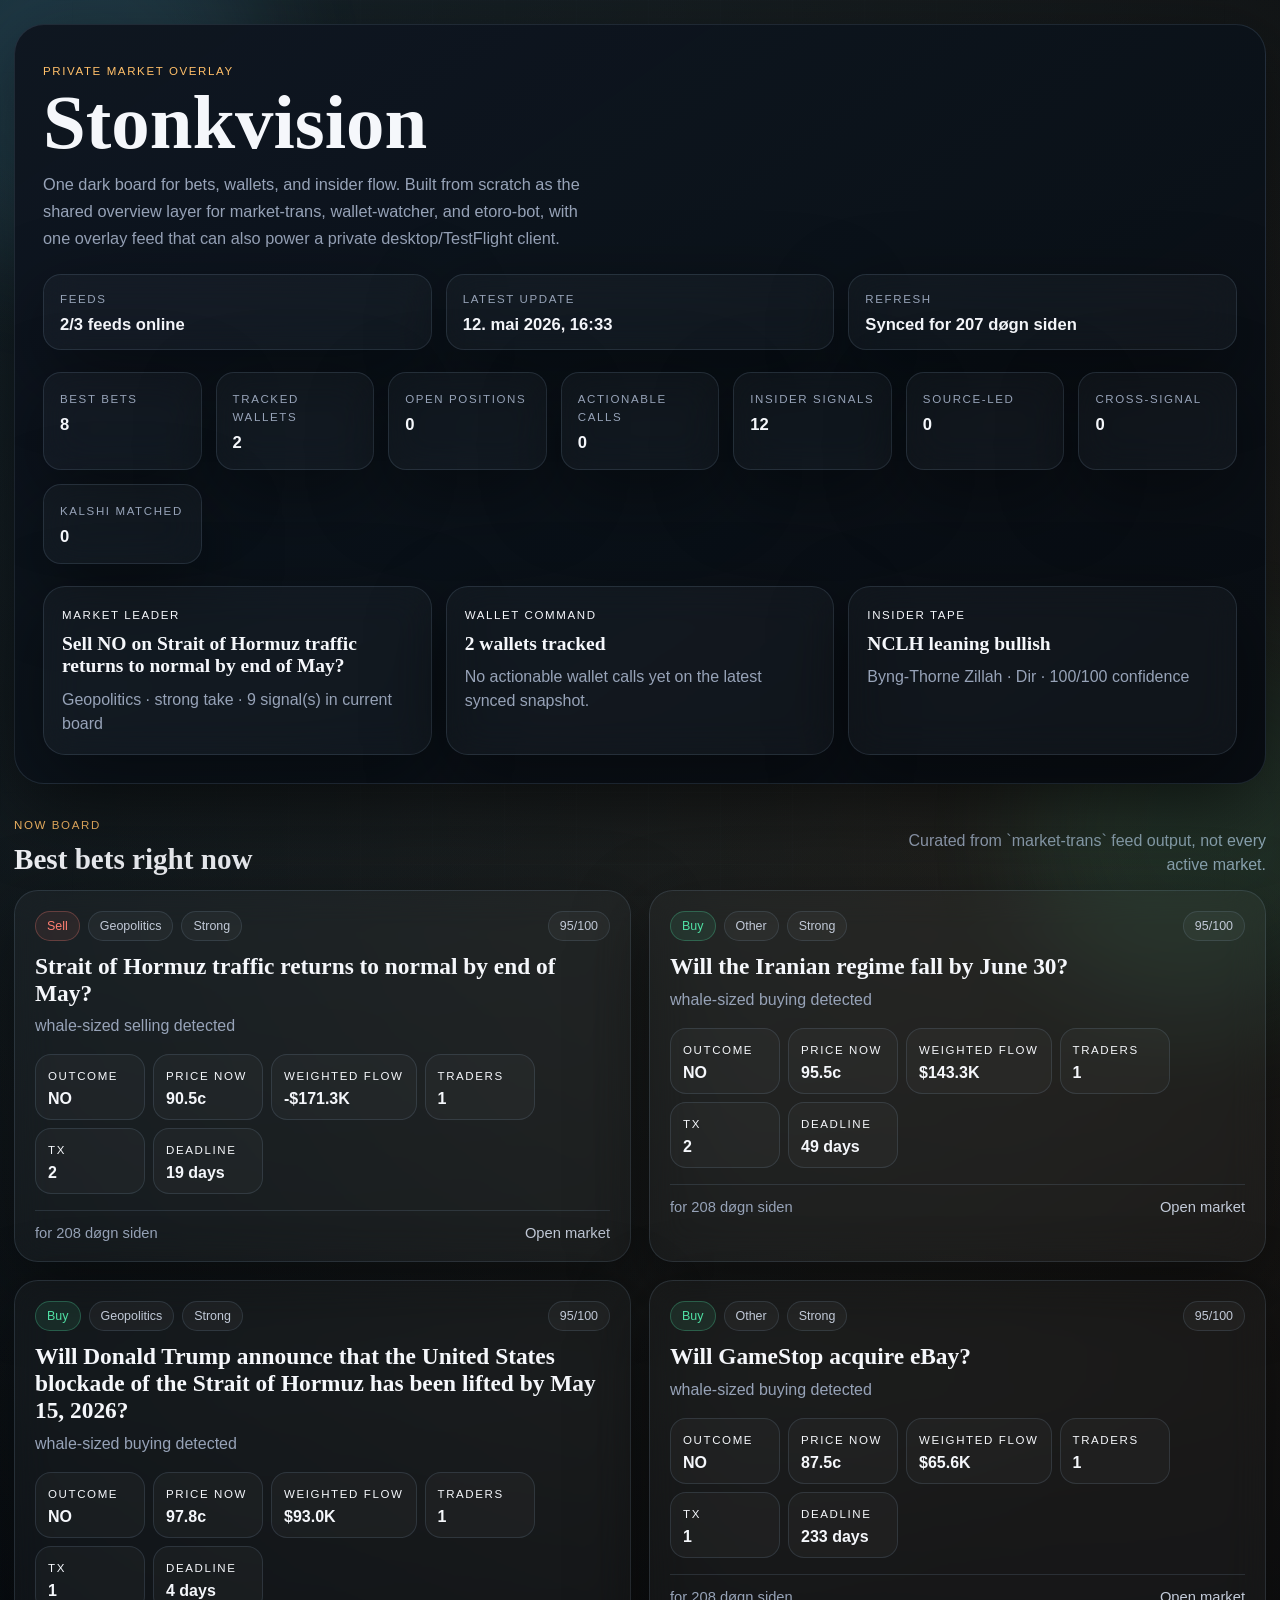
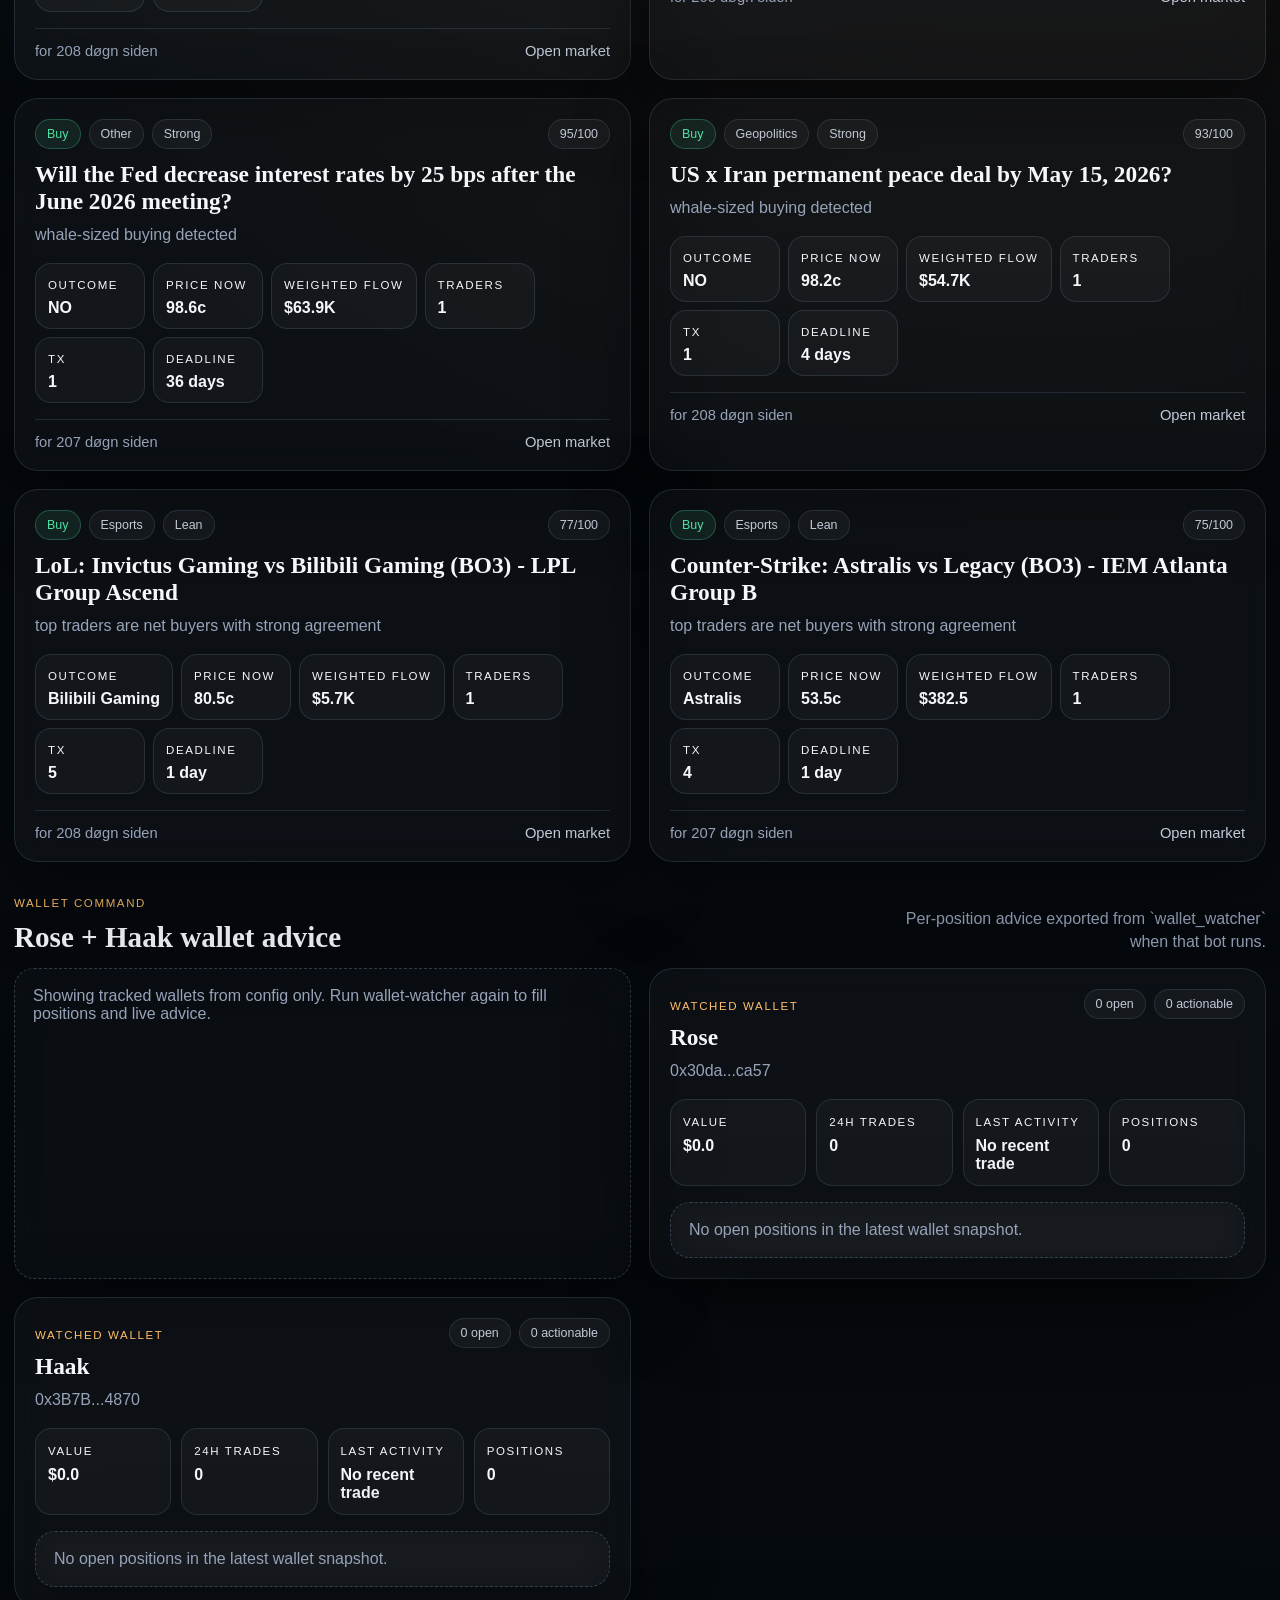
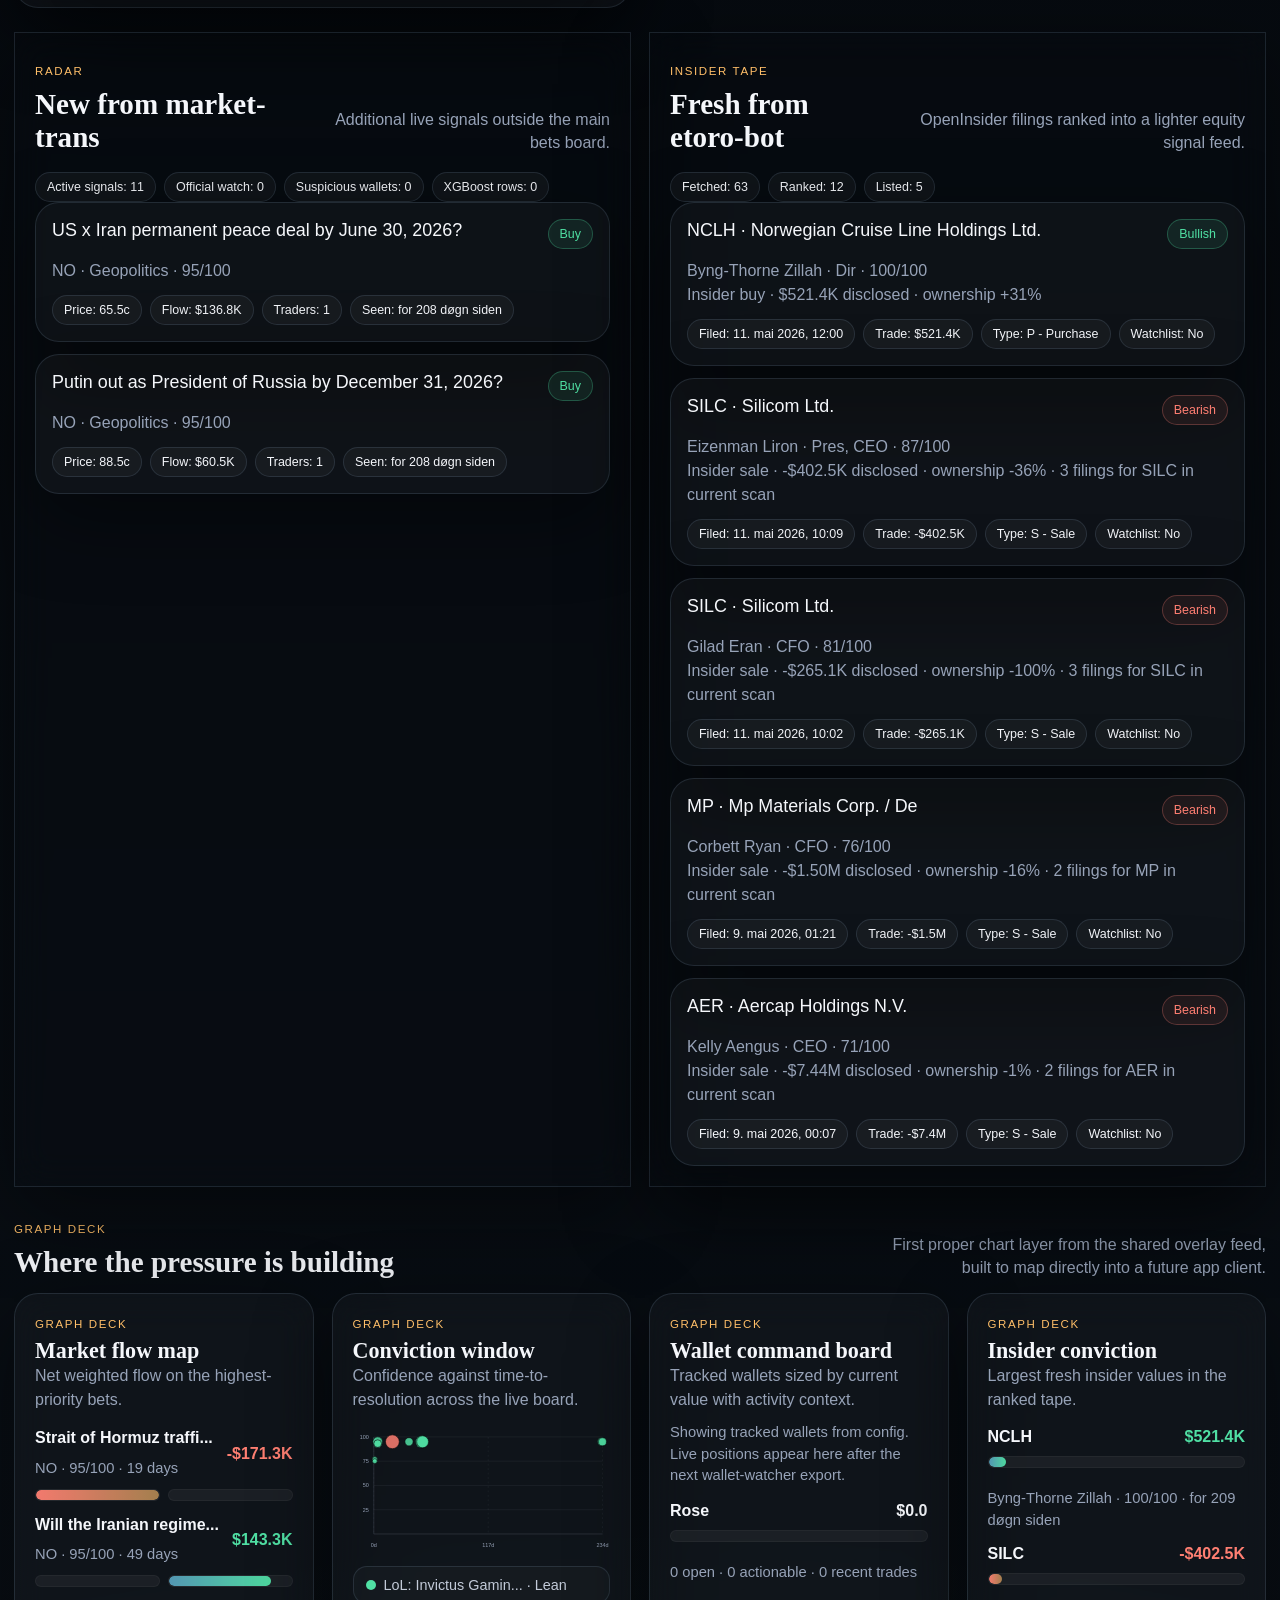
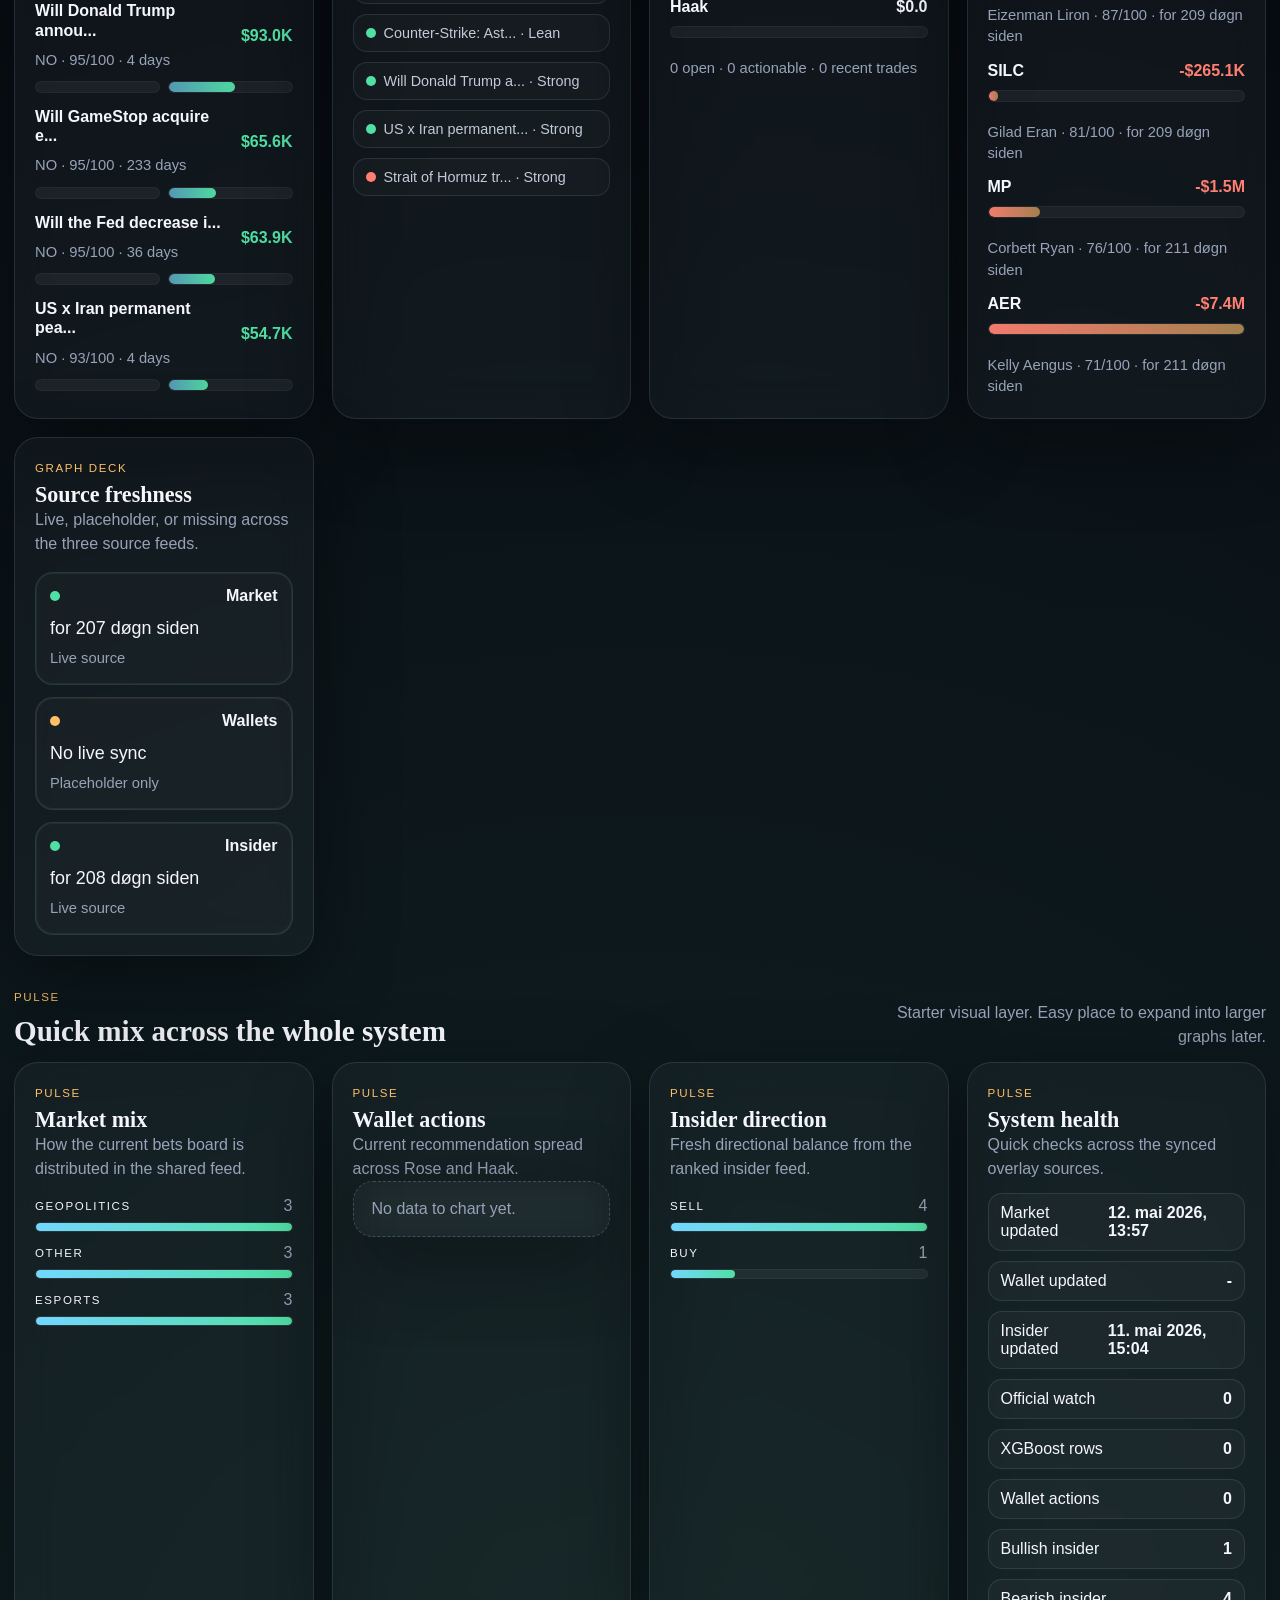
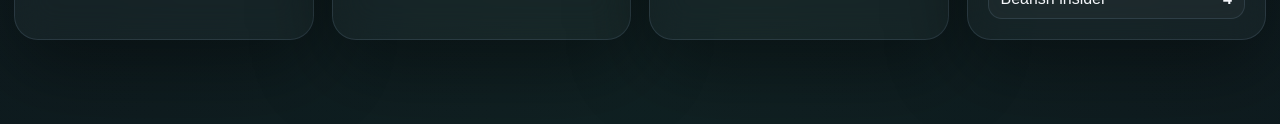
==== stonkvision/index.html @ 051955e4 "Add Stonkvision site" ====
<!doctype html>
<html lang="nb">
<head>
  <meta charset="utf-8">
  <meta name="viewport" content="width=device-width, initial-scale=1">
  <title>Stonkvision</title>
  <link rel="stylesheet" href="styles.css">
</head>
<body>
  <div class="ambient ambient-a"></div>
  <div class="ambient ambient-b"></div>
  <div class="grid-mask"></div>

  <main class="page">
    <header class="hero panel">
      <div class="hero-copy">
        <p class="eyebrow">Private market overlay</p>
        <h1>Stonkvision</h1>
        <p class="lede">
          One dark board for bets, wallets, and insider flow. Built from scratch as the shared overview layer
          for market-trans, wallet-watcher, and etoro-bot, with one overlay feed that can also power a private
          desktop/TestFlight client.
        </p>
      </div>

      <div class="hero-rail">
        <article class="status-card">
          <span class="status-label">Feeds</span>
          <strong id="feed-status">Loading</strong>
        </article>
        <article class="status-card">
          <span class="status-label">Latest update</span>
          <strong id="latest-update">-</strong>
        </article>
        <article class="status-card">
          <span class="status-label">Refresh</span>
          <strong id="refresh-status">Every 60s</strong>
        </article>
      </div>

      <div class="summary-grid" id="summary-grid">
        <article class="summary-card">
          <span class="summary-label">Loading</span>
          <strong>...</strong>
        </article>
      </div>

      <div class="headline-grid" id="headline-grid">
        <article class="headline-card">
          <span class="headline-kicker">Booting</span>
          <strong>Loading feeds</strong>
          <p>Reading the latest synced JSON exports.</p>
        </article>
      </div>
    </header>

    <section class="section">
      <div class="section-head">
        <div>
          <p class="section-kicker">Now board</p>
          <h2>Best bets right now</h2>
        </div>
        <p class="section-note">Curated from `market-trans` feed output, not every active market.</p>
      </div>
      <div class="card-grid signal-grid" id="best-bets"></div>
    </section>

    <section class="section">
      <div class="section-head">
        <div>
          <p class="section-kicker">Wallet command</p>
          <h2>Rose + Haak wallet advice</h2>
        </div>
        <p class="section-note">Per-position advice exported from `wallet_watcher` when that bot runs.</p>
      </div>
      <div class="wallet-grid" id="wallet-list"></div>
    </section>

    <section class="section split-section">
      <article class="panel split-panel">
        <div class="section-head in-panel">
          <div>
            <p class="section-kicker">Radar</p>
            <h2>New from market-trans</h2>
          </div>
          <p class="section-note">Additional live signals outside the main bets board.</p>
        </div>
        <div id="market-radar"></div>
      </article>

      <article class="panel split-panel">
        <div class="section-head in-panel">
          <div>
            <p class="section-kicker">Insider tape</p>
            <h2>Fresh from etoro-bot</h2>
          </div>
          <p class="section-note">OpenInsider filings ranked into a lighter equity signal feed.</p>
        </div>
        <div id="insider-tape"></div>
      </article>
    </section>

    <section class="section">
      <div class="section-head">
        <div>
          <p class="section-kicker">Graph deck</p>
          <h2>Where the pressure is building</h2>
        </div>
        <p class="section-note">First proper chart layer from the shared overlay feed, built to map directly into a future app client.</p>
      </div>
      <div class="graph-grid" id="graph-deck"></div>
    </section>

    <section class="section">
      <div class="section-head">
        <div>
          <p class="section-kicker">Pulse</p>
          <h2>Quick mix across the whole system</h2>
        </div>
        <p class="section-note">Starter visual layer. Easy place to expand into larger graphs later.</p>
      </div>
      <div class="pulse-grid" id="pulse-panels"></div>
    </section>
  </main>

  <script src="app.js"></script>
</body>
</html>
---- stonkvision/styles.css ----
:root {
  --bg: #05070b;
  --bg-soft: #0a0f15;
  --panel: rgba(11, 17, 24, 0.82);
  --panel-strong: rgba(13, 19, 28, 0.95);
  --panel-soft: rgba(18, 25, 35, 0.72);
  --line: rgba(137, 168, 197, 0.17);
  --line-strong: rgba(137, 168, 197, 0.3);
  --ink: #f5f7fb;
  --muted: #97a3b8;
  --muted-strong: #c2cad8;
  --buy: #50e0a4;
  --sell: #ff7f72;
  --amber: #ffbf69;
  --cyan: #72d7ff;
  --blue: #8fb7ff;
  --shadow: 0 24px 80px rgba(0, 0, 0, 0.42);
}

* {
  box-sizing: border-box;
}

html {
  color-scheme: dark;
}

body {
  margin: 0;
  min-height: 100vh;
  font-family: "Avenir Next", "Segoe UI", sans-serif;
  color: var(--ink);
  background:
    radial-gradient(circle at top left, rgba(114, 215, 255, 0.12), transparent 28%),
    radial-gradient(circle at 82% 12%, rgba(255, 191, 105, 0.1), transparent 24%),
    radial-gradient(circle at 50% 100%, rgba(80, 224, 164, 0.08), transparent 28%),
    linear-gradient(180deg, #04060a 0%, #060a0f 46%, #0b1118 100%);
}

.ambient {
  position: fixed;
  width: 380px;
  height: 380px;
  border-radius: 999px;
  filter: blur(56px);
  opacity: 0.18;
  pointer-events: none;
}

.ambient-a {
  top: -110px;
  left: -110px;
  background: rgba(114, 215, 255, 0.72);
}

.ambient-b {
  right: -120px;
  bottom: -120px;
  background: rgba(80, 224, 164, 0.54);
}

.grid-mask {
  position: fixed;
  inset: 0;
  pointer-events: none;
  background-image:
    linear-gradient(rgba(151, 163, 184, 0.045) 1px, transparent 1px),
    linear-gradient(90deg, rgba(151, 163, 184, 0.04) 1px, transparent 1px);
  background-size: 72px 72px;
  mask-image: radial-gradient(circle at center, rgba(0, 0, 0, 0.84), transparent 100%);
}

.page {
  width: min(1320px, calc(100% - 28px));
  margin: 0 auto;
  padding: 24px 0 84px;
}

.panel,
.summary-card,
.headline-card,
.status-card,
.signal-card,
.wallet-card,
.compact-card,
.graph-panel,
.pulse-panel,
.empty-card,
.wallet-position {
  border: 1px solid var(--line);
  box-shadow: var(--shadow);
  backdrop-filter: blur(18px);
}

.panel,
.summary-card,
.headline-card,
.status-card,
.signal-card,
.wallet-card,
.compact-card,
.graph-panel,
.pulse-panel {
  animation: rise 420ms ease both;
}

.hero {
  display: grid;
  gap: 22px;
  padding: 28px;
  border-radius: 30px;
  background:
    linear-gradient(145deg, rgba(15, 23, 33, 0.98), rgba(8, 13, 19, 0.92)),
    var(--panel);
}

.eyebrow,
.section-kicker,
.status-label,
.summary-label,
.headline-kicker,
.panel-kicker,
.mini-label,
.bar-label {
  text-transform: uppercase;
  letter-spacing: 0.14em;
  font-size: 0.72rem;
}

.eyebrow,
.section-kicker,
.panel-kicker {
  color: var(--amber);
}

.hero-copy h1,
.section-head h2,
.wallet-title,
.signal-title,
.headline-card strong,
.graph-panel h3,
.pulse-panel h3 {
  font-family: "Baskerville", "Iowan Old Style", "Palatino Linotype", "Georgia", serif;
}

.hero-copy h1 {
  max-width: 12ch;
  margin: 0;
  font-size: clamp(2.7rem, 6vw, 5.6rem);
  line-height: 0.9;
}

.lede {
  max-width: 62ch;
  margin: 14px 0 0;
  color: var(--muted);
  font-size: 1.02rem;
  line-height: 1.65;
}

.hero-rail {
  display: grid;
  grid-template-columns: repeat(3, minmax(0, 1fr));
  gap: 14px;
}

.status-card,
.summary-card,
.headline-card,
.signal-card,
.wallet-card,
.compact-card,
.graph-panel,
.pulse-panel,
.wallet-position {
  background: rgba(255, 255, 255, 0.032);
}

.status-card {
  padding: 14px 16px;
  border-radius: 18px;
}

.status-label,
.summary-label,
.section-note,
.headline-card p,
.signal-copy p,
.compact-copy p,
.wallet-subcopy,
.meta-line,
.bar-value,
.empty-card,
.empty-card p {
  color: var(--muted);
}

.status-card strong,
.summary-card strong {
  display: block;
  margin-top: 8px;
  font-size: 1.04rem;
}

.summary-grid {
  display: grid;
  grid-template-columns: repeat(auto-fit, minmax(150px, 1fr));
  gap: 14px;
}

.summary-card {
  padding: 16px;
  border-radius: 18px;
}

.headline-grid {
  display: grid;
  grid-template-columns: repeat(3, minmax(0, 1fr));
  gap: 14px;
}

.headline-card {
  padding: 18px;
  border-radius: 22px;
}

.headline-card strong {
  display: block;
  margin-top: 10px;
  font-size: 1.22rem;
  line-height: 1.15;
}

.headline-card p {
  margin: 10px 0 0;
  line-height: 1.5;
}

.section {
  margin-top: 24px;
}

.section-head {
  display: flex;
  align-items: end;
  justify-content: space-between;
  gap: 16px;
  margin-bottom: 14px;
}

.section-head h2 {
  margin: 4px 0 0;
  font-size: 1.82rem;
}

.section-note {
  max-width: 42ch;
  margin: 0;
  text-align: right;
  line-height: 1.45;
}

.in-panel {
  margin-bottom: 18px;
}

.card-grid {
  display: grid;
  gap: 18px;
}

.signal-grid {
  grid-template-columns: repeat(2, minmax(0, 1fr));
}

.signal-card,
.wallet-card,
.graph-panel,
.pulse-panel,
.compact-card {
  border-radius: 24px;
}

.signal-card {
  padding: 20px;
}

.card-top,
.wallet-head,
.compact-head,
.pulse-head {
  display: flex;
  justify-content: space-between;
  gap: 12px;
  align-items: start;
}

.badges,
.mini-badges,
.card-metrics,
.wallet-meta,
.compact-meta {
  display: flex;
  gap: 8px;
  flex-wrap: wrap;
}

.badge,
.mini-badge {
  display: inline-flex;
  align-items: center;
  gap: 6px;
  padding: 7px 11px;
  border-radius: 999px;
  font-size: 0.78rem;
  border: 1px solid var(--line);
  background: rgba(255, 255, 255, 0.04);
}

.badge.buy,
.mini-badge.buy,
.badge.bullish,
.mini-badge.bullish,
.badge.buy_more,
.badge.hold,
.mini-badge.hold,
.badge.keep {
  color: var(--buy);
  border-color: rgba(80, 224, 164, 0.28);
  background: rgba(80, 224, 164, 0.09);
}

.badge.sell,
.mini-badge.sell,
.badge.bearish,
.mini-badge.bearish {
  color: var(--sell);
  border-color: rgba(255, 127, 114, 0.28);
  background: rgba(255, 127, 114, 0.08);
}

.badge.reduce {
  color: var(--amber);
  border-color: rgba(255, 191, 105, 0.28);
  background: rgba(255, 191, 105, 0.08);
}

.badge.switch_side,
.badge.supports,
.badge.mixed {
  color: var(--cyan);
  border-color: rgba(114, 215, 255, 0.28);
  background: rgba(114, 215, 255, 0.09);
}

.badge.watch,
.badge.neutral,
.badge.skeptical {
  color: var(--muted-strong);
}

.signal-title,
.wallet-title {
  margin: 12px 0 8px;
  font-size: 1.46rem;
  line-height: 1.15;
}

.signal-title a,
.compact-title a,
.wallet-title a {
  color: inherit;
  text-decoration: none;
}

.signal-title a:hover,
.compact-title a:hover,
.wallet-title a:hover {
  text-decoration: underline;
}

.signal-copy p,
.compact-copy p,
.wallet-subcopy,
.meta-line {
  margin: 0;
  line-height: 1.5;
}

.card-metrics {
  margin-top: 16px;
}

.metric-chip {
  min-width: 110px;
  padding: 11px 12px;
  border-radius: 16px;
  border: 1px solid var(--line);
  background: rgba(255, 255, 255, 0.03);
}

.metric-chip strong {
  display: block;
  margin-top: 6px;
  color: var(--ink);
}

.signal-footer {
  display: flex;
  justify-content: space-between;
  gap: 12px;
  align-items: center;
  margin-top: 16px;
  padding-top: 14px;
  border-top: 1px solid var(--line);
}

.footer-note {
  color: var(--muted);
  font-size: 0.92rem;
}

.signal-link {
  color: var(--muted-strong);
  font-size: 0.92rem;
  text-decoration: none;
}

.signal-link:hover {
  color: var(--ink);
}

.wallet-grid {
  display: grid;
  grid-template-columns: repeat(2, minmax(0, 1fr));
  gap: 18px;
}

.wallet-card {
  padding: 20px;
}

.wallet-summary {
  display: grid;
  grid-template-columns: repeat(4, minmax(0, 1fr));
  gap: 10px;
  margin-top: 16px;
}

.mini-stat {
  padding: 12px;
  border-radius: 16px;
  border: 1px solid var(--line);
  background: rgba(255, 255, 255, 0.03);
}

.mini-stat strong {
  display: block;
  margin-top: 7px;
}

.positions {
  display: grid;
  gap: 12px;
  margin-top: 16px;
}

.wallet-position {
  padding: 14px;
  border-radius: 18px;
}

.wallet-position-copy {
  margin-top: 10px;
}

.wallet-position-copy p {
  margin: 8px 0 0;
  color: var(--muted);
  line-height: 1.45;
}

.position-meta {
  display: flex;
  gap: 10px;
  flex-wrap: wrap;
  margin-top: 12px;
}

.split-section {
  display: grid;
  grid-template-columns: repeat(2, minmax(0, 1fr));
  gap: 18px;
}

.split-panel {
  padding: 20px;
}

.compact-list {
  display: grid;
  gap: 12px;
}

.compact-card {
  padding: 16px;
}

.compact-title {
  margin: 0;
  font-size: 1.12rem;
  line-height: 1.25;
}

.compact-copy {
  margin-top: 10px;
}

.compact-footer,
.radar-meta,
.health-list {
  display: flex;
  gap: 8px;
  flex-wrap: wrap;
  margin-top: 12px;
}

.graph-grid {
  display: grid;
  grid-template-columns: repeat(auto-fit, minmax(280px, 1fr));
  gap: 18px;
}

.graph-panel {
  padding: 20px;
}

.graph-note,
.graph-meta-line {
  margin: 10px 0 0;
  color: var(--muted);
  line-height: 1.45;
  font-size: 0.92rem;
}

.flow-list,
.wallet-graph-list,
.insider-graph-list {
  display: grid;
  gap: 14px;
  margin-top: 16px;
}

.flow-row,
.wallet-graph-row,
.insider-graph-row {
  display: grid;
  gap: 10px;
}

.flow-head,
.wallet-graph-head,
.insider-graph-head,
.freshness-head {
  display: flex;
  align-items: center;
  justify-content: space-between;
  gap: 12px;
}

.flow-label {
  display: block;
  font-size: 1rem;
  line-height: 1.2;
}

.flow-value.buy,
.insider-graph-head .buy {
  color: var(--buy);
}

.flow-value.sell,
.insider-graph-head .sell {
  color: var(--sell);
}

.flow-balance {
  display: grid;
  grid-template-columns: 1fr 1fr;
  gap: 8px;
  align-items: center;
}

.flow-half,
.wallet-graph-track,
.insider-graph-track {
  height: 12px;
  border-radius: 999px;
  overflow: hidden;
  background: rgba(255, 255, 255, 0.05);
  border: 1px solid rgba(255, 255, 255, 0.04);
}

.flow-half.left {
  display: flex;
  justify-content: end;
}

.flow-half.right {
  display: flex;
  justify-content: start;
}

.flow-bar,
.wallet-graph-fill,
.insider-graph-fill {
  width: var(--fill, 0%);
  height: 100%;
  border-radius: inherit;
}

.flow-bar.buy,
.wallet-graph-fill,
.insider-graph-fill.buy {
  background: linear-gradient(90deg, rgba(114, 215, 255, 0.65), rgba(80, 224, 164, 0.96));
}

.flow-bar.sell,
.insider-graph-fill.sell {
  background: linear-gradient(90deg, rgba(255, 127, 114, 0.95), rgba(255, 191, 105, 0.6));
}

.plot-svg {
  width: 100%;
  height: auto;
  display: block;
  margin-top: 16px;
}

.plot-grid {
  stroke: rgba(151, 163, 184, 0.15);
  stroke-width: 1;
}

.plot-grid-vertical {
  stroke-dasharray: 4 5;
}

.plot-axis {
  stroke: rgba(151, 163, 184, 0.3);
  stroke-width: 1.2;
}

.plot-tick {
  fill: var(--muted);
  font-size: 11px;
}

.plot-point {
  opacity: 0.92;
  stroke: rgba(5, 7, 11, 0.85);
  stroke-width: 1.5;
}

.plot-point.buy {
  fill: rgba(80, 224, 164, 0.92);
}

.plot-point.sell {
  fill: rgba(255, 127, 114, 0.92);
}

.plot-legend {
  display: grid;
  grid-template-columns: repeat(auto-fit, minmax(150px, 1fr));
  gap: 10px;
  margin-top: 14px;
}

.plot-legend-item {
  display: flex;
  align-items: center;
  gap: 8px;
  padding: 10px 12px;
  border-radius: 14px;
  border: 1px solid var(--line);
  background: rgba(255, 255, 255, 0.025);
  color: var(--muted-strong);
  font-size: 0.9rem;
}

.plot-dot,
.freshness-dot {
  width: 10px;
  height: 10px;
  border-radius: 999px;
  flex: 0 0 auto;
}

.plot-dot.buy,
.freshness-dot.live {
  background: var(--buy);
}

.plot-dot.sell,
.freshness-dot.missing {
  background: var(--sell);
}

.freshness-dot.placeholder {
  background: var(--amber);
}

.freshness-grid {
  display: grid;
  grid-template-columns: repeat(auto-fit, minmax(140px, 1fr));
  gap: 12px;
  margin-top: 16px;
}

.freshness-card {
  padding: 14px;
  border-radius: 18px;
  border: 1px solid var(--line);
  background: rgba(255, 255, 255, 0.025);
}

.freshness-card.live {
  box-shadow: inset 0 0 0 1px rgba(80, 224, 164, 0.08);
}

.freshness-card.placeholder {
  box-shadow: inset 0 0 0 1px rgba(255, 191, 105, 0.08);
}

.freshness-card.missing {
  box-shadow: inset 0 0 0 1px rgba(255, 127, 114, 0.08);
}

.freshness-value {
  margin: 14px 0 0;
  font-size: 1.12rem;
  line-height: 1.1;
}

.pulse-grid {
  display: grid;
  grid-template-columns: repeat(auto-fit, minmax(260px, 1fr));
  gap: 18px;
}

.pulse-panel {
  padding: 20px;
}

.graph-panel h3,
.pulse-panel h3 {
  margin: 6px 0 0;
  font-size: 1.38rem;
}

.bar-list {
  display: grid;
  gap: 12px;
  margin-top: 16px;
}

.bar-row {
  display: grid;
  gap: 7px;
}

.bar-head {
  display: flex;
  justify-content: space-between;
  gap: 8px;
  align-items: center;
}

.bar-track {
  height: 10px;
  border-radius: 999px;
  overflow: hidden;
  background: rgba(255, 255, 255, 0.06);
  border: 1px solid rgba(255, 255, 255, 0.04);
}

.bar-fill {
  width: var(--fill, 0%);
  height: 100%;
  border-radius: inherit;
  background: linear-gradient(90deg, var(--cyan), var(--buy));
}

.health-list {
  flex-direction: column;
  gap: 10px;
}

.health-row {
  display: flex;
  justify-content: space-between;
  gap: 12px;
  padding: 10px 12px;
  border-radius: 14px;
  border: 1px solid var(--line);
  background: rgba(255, 255, 255, 0.03);
}

.empty-card {
  padding: 18px;
  border-radius: 20px;
  border: 1px dashed var(--line-strong);
  background: rgba(255, 255, 255, 0.02);
}

.empty-card p {
  margin: 0;
}

.accent-buy {
  color: var(--buy);
}

.accent-sell {
  color: var(--sell);
}

.accent-cyan {
  color: var(--cyan);
}

.accent-amber {
  color: var(--amber);
}

@keyframes rise {
  from {
    opacity: 0;
    transform: translateY(8px);
  }
  to {
    opacity: 1;
    transform: translateY(0);
  }
}

@media (max-width: 1120px) {
  .headline-grid,
  .graph-grid,
  .split-section,
  .pulse-grid,
  .wallet-grid,
  .signal-grid {
    grid-template-columns: 1fr;
  }
}

@media (max-width: 820px) {
  .hero {
    padding: 22px;
    border-radius: 24px;
  }

  .hero-copy h1 {
    max-width: 11ch;
    font-size: clamp(2.3rem, 13vw, 4.1rem);
  }

  .hero-rail,
  .wallet-summary {
    grid-template-columns: repeat(2, minmax(0, 1fr));
  }

  .summary-grid {
    grid-template-columns: repeat(2, minmax(0, 1fr));
  }

  .section-head {
    align-items: start;
    flex-direction: column;
  }

  .section-note {
    max-width: none;
    text-align: left;
  }
}

@media (max-width: 560px) {
  .page {
    width: min(100%, calc(100% - 16px));
  }

  .hero-rail,
  .summary-grid,
  .wallet-summary {
    grid-template-columns: 1fr;
  }

  .signal-footer,
  .card-top,
  .wallet-head,
  .compact-head,
  .flow-head,
  .wallet-graph-head,
  .insider-graph-head,
  .freshness-head,
  .bar-head,
  .health-row {
    flex-direction: column;
    align-items: start;
  }
}
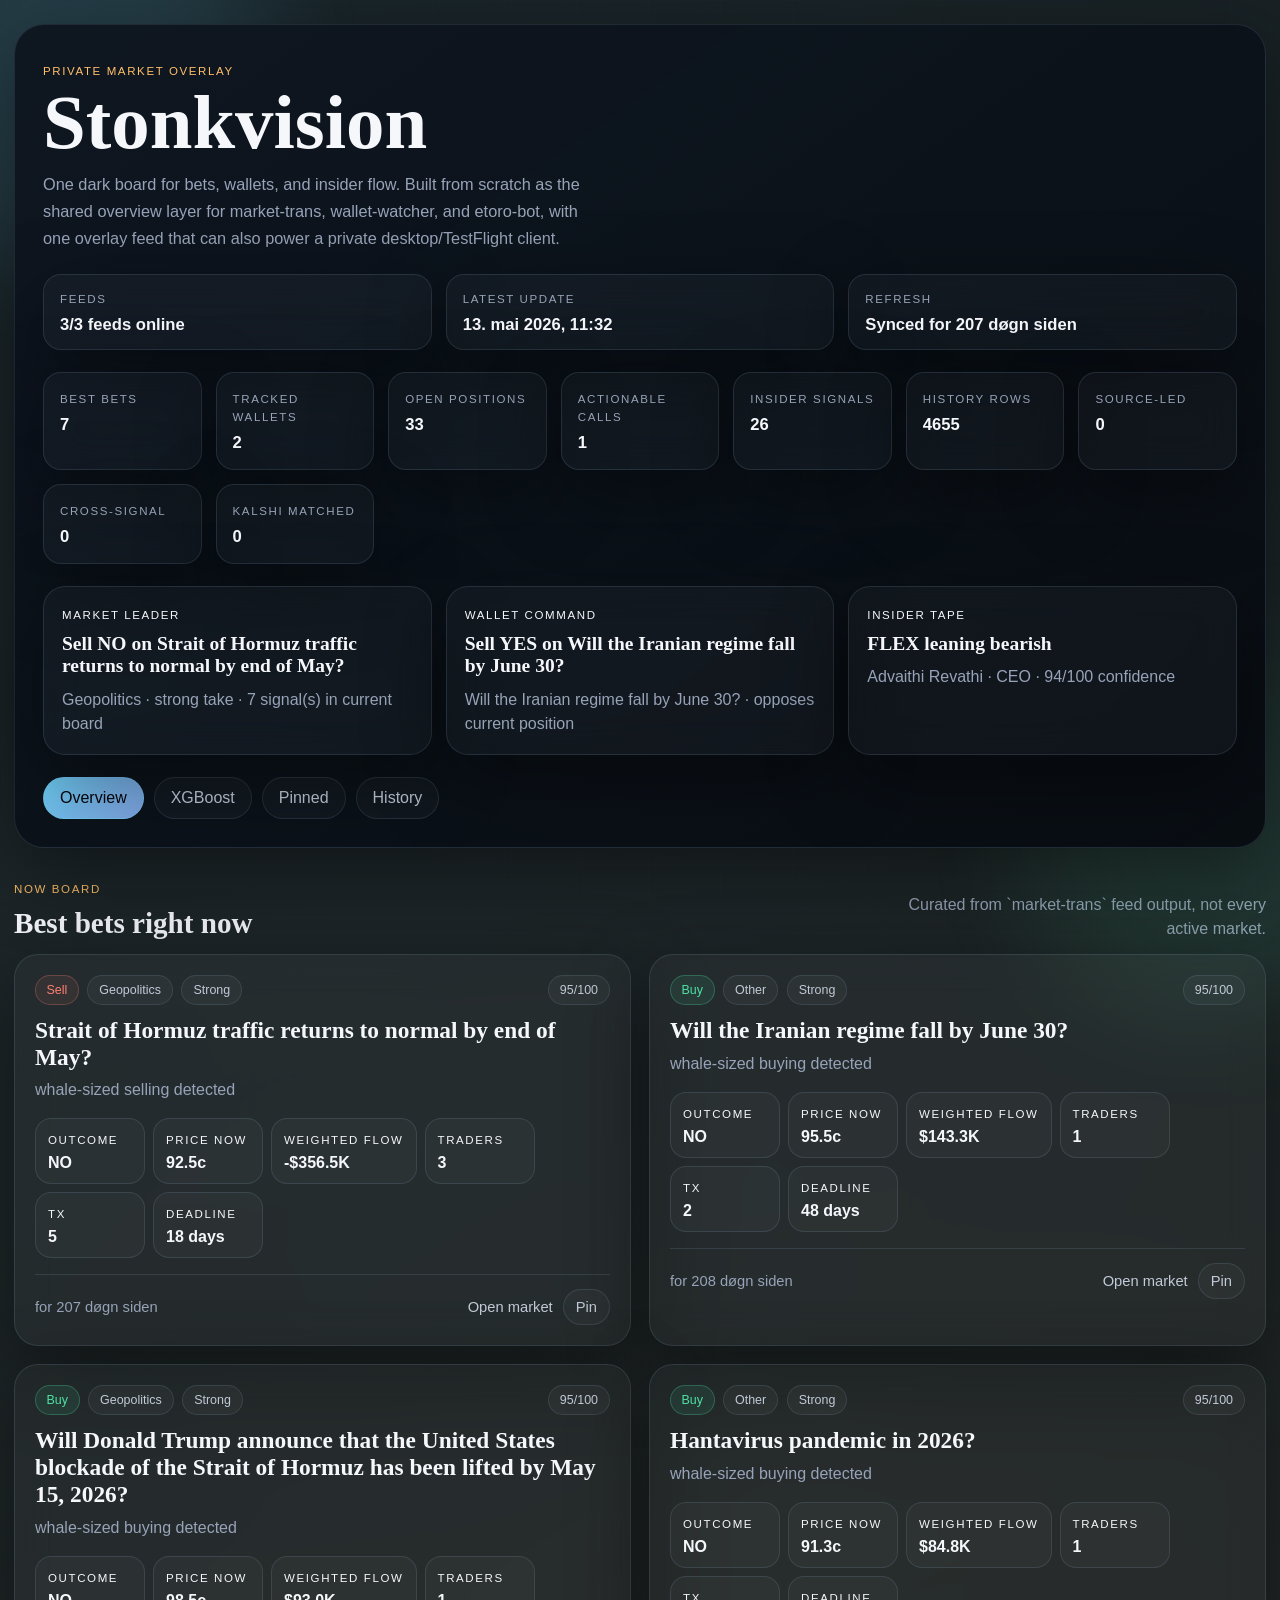
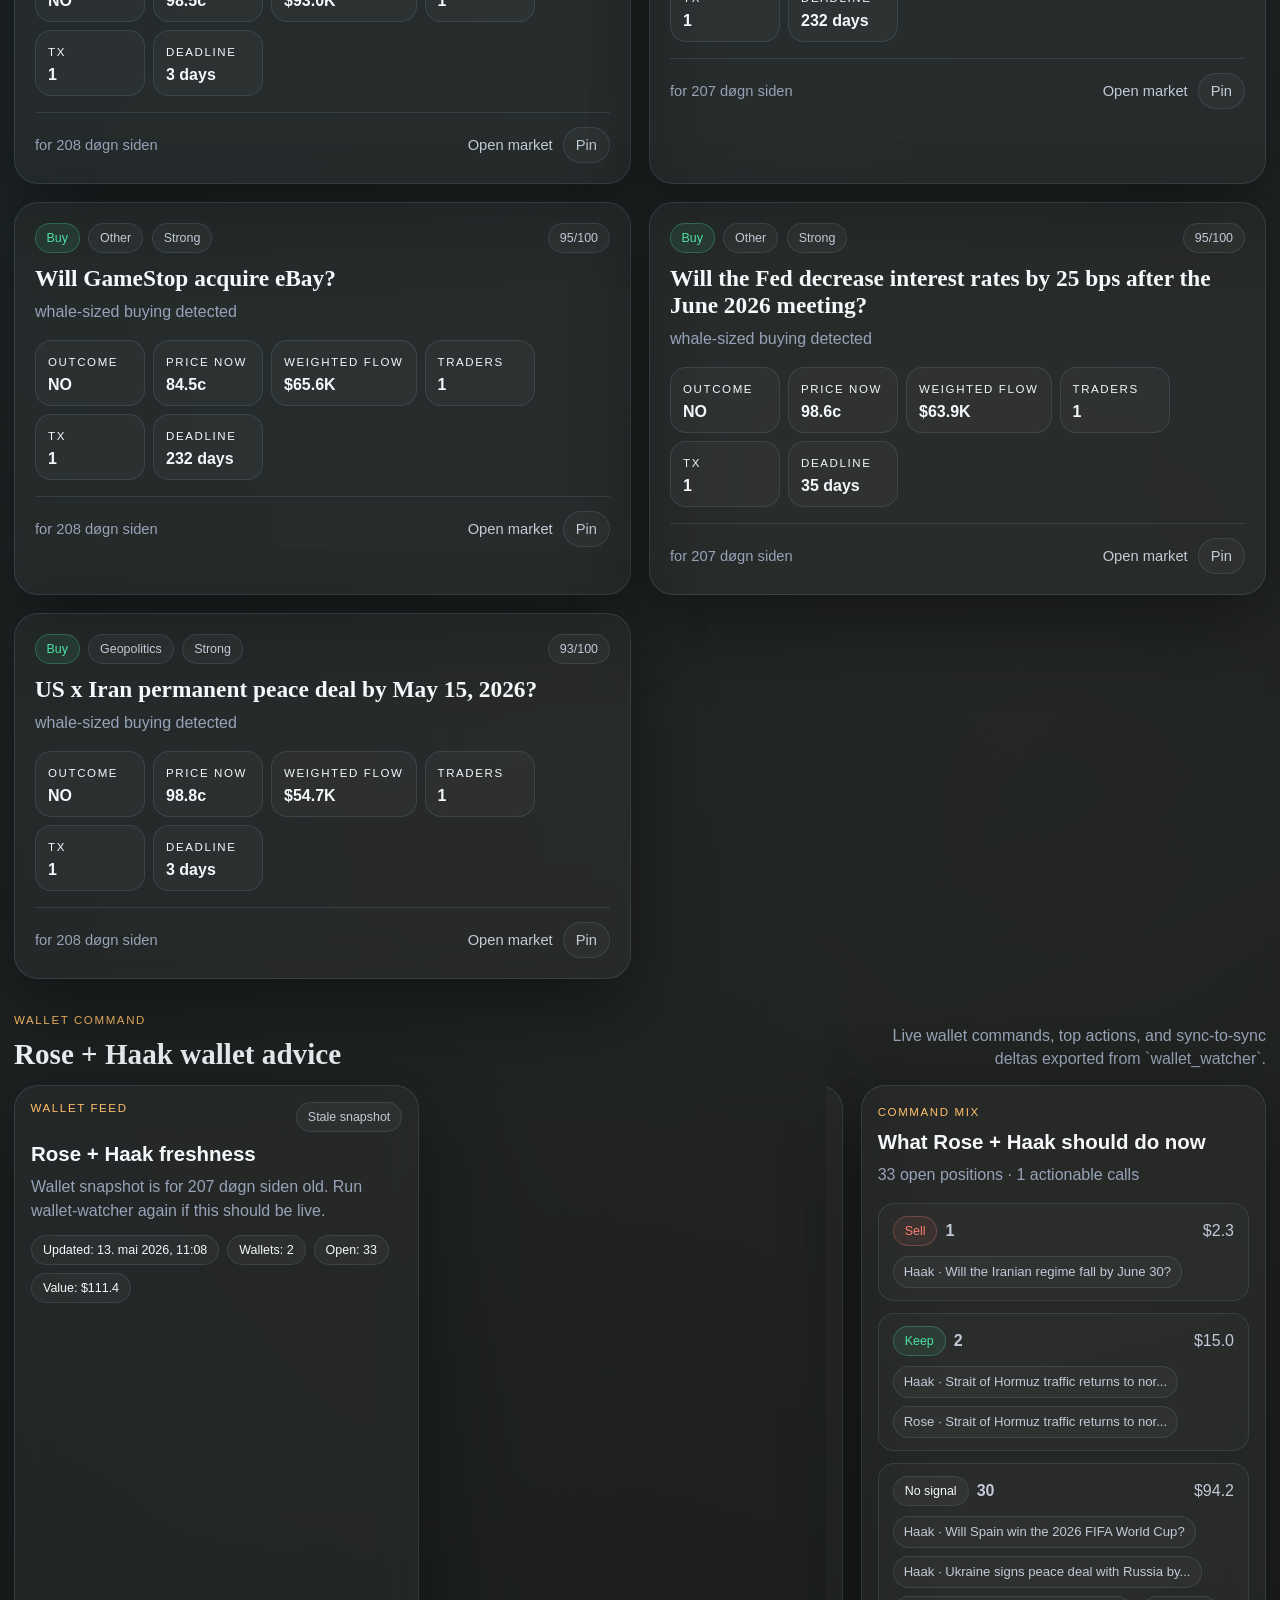
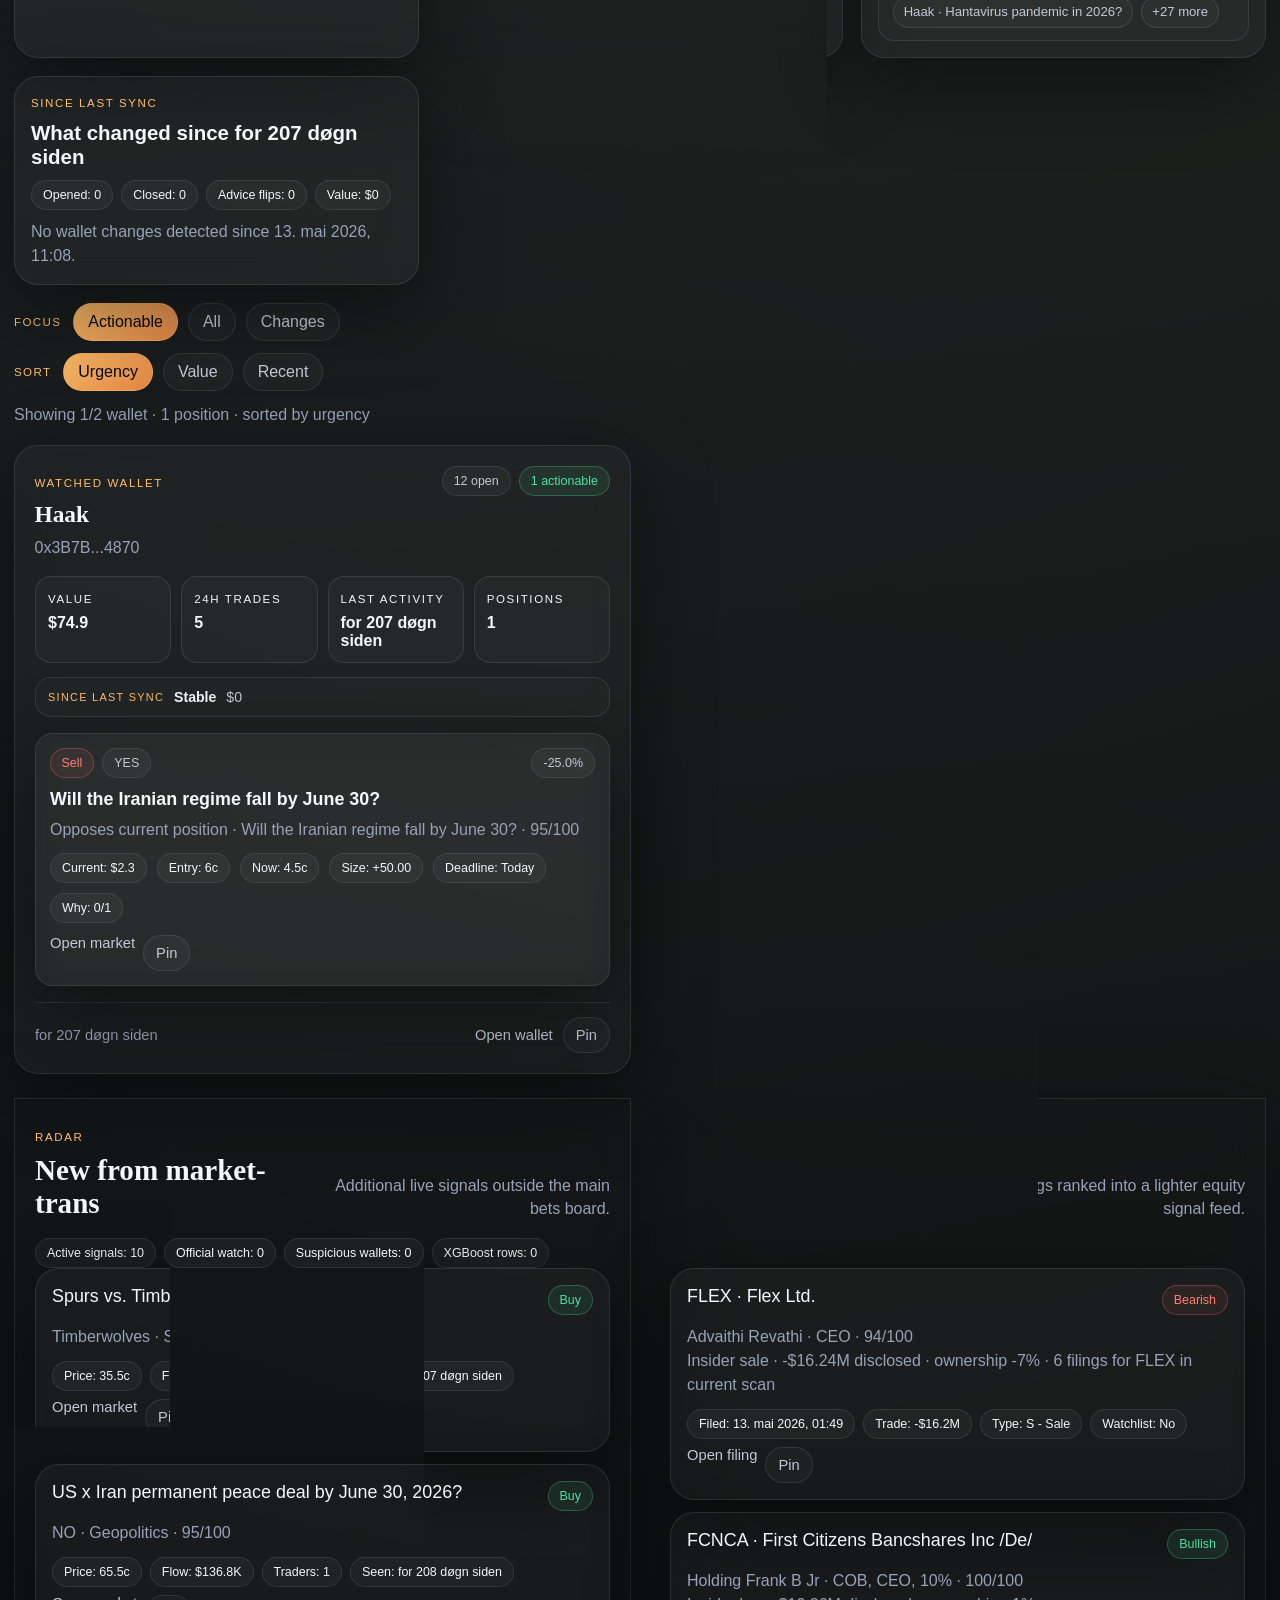
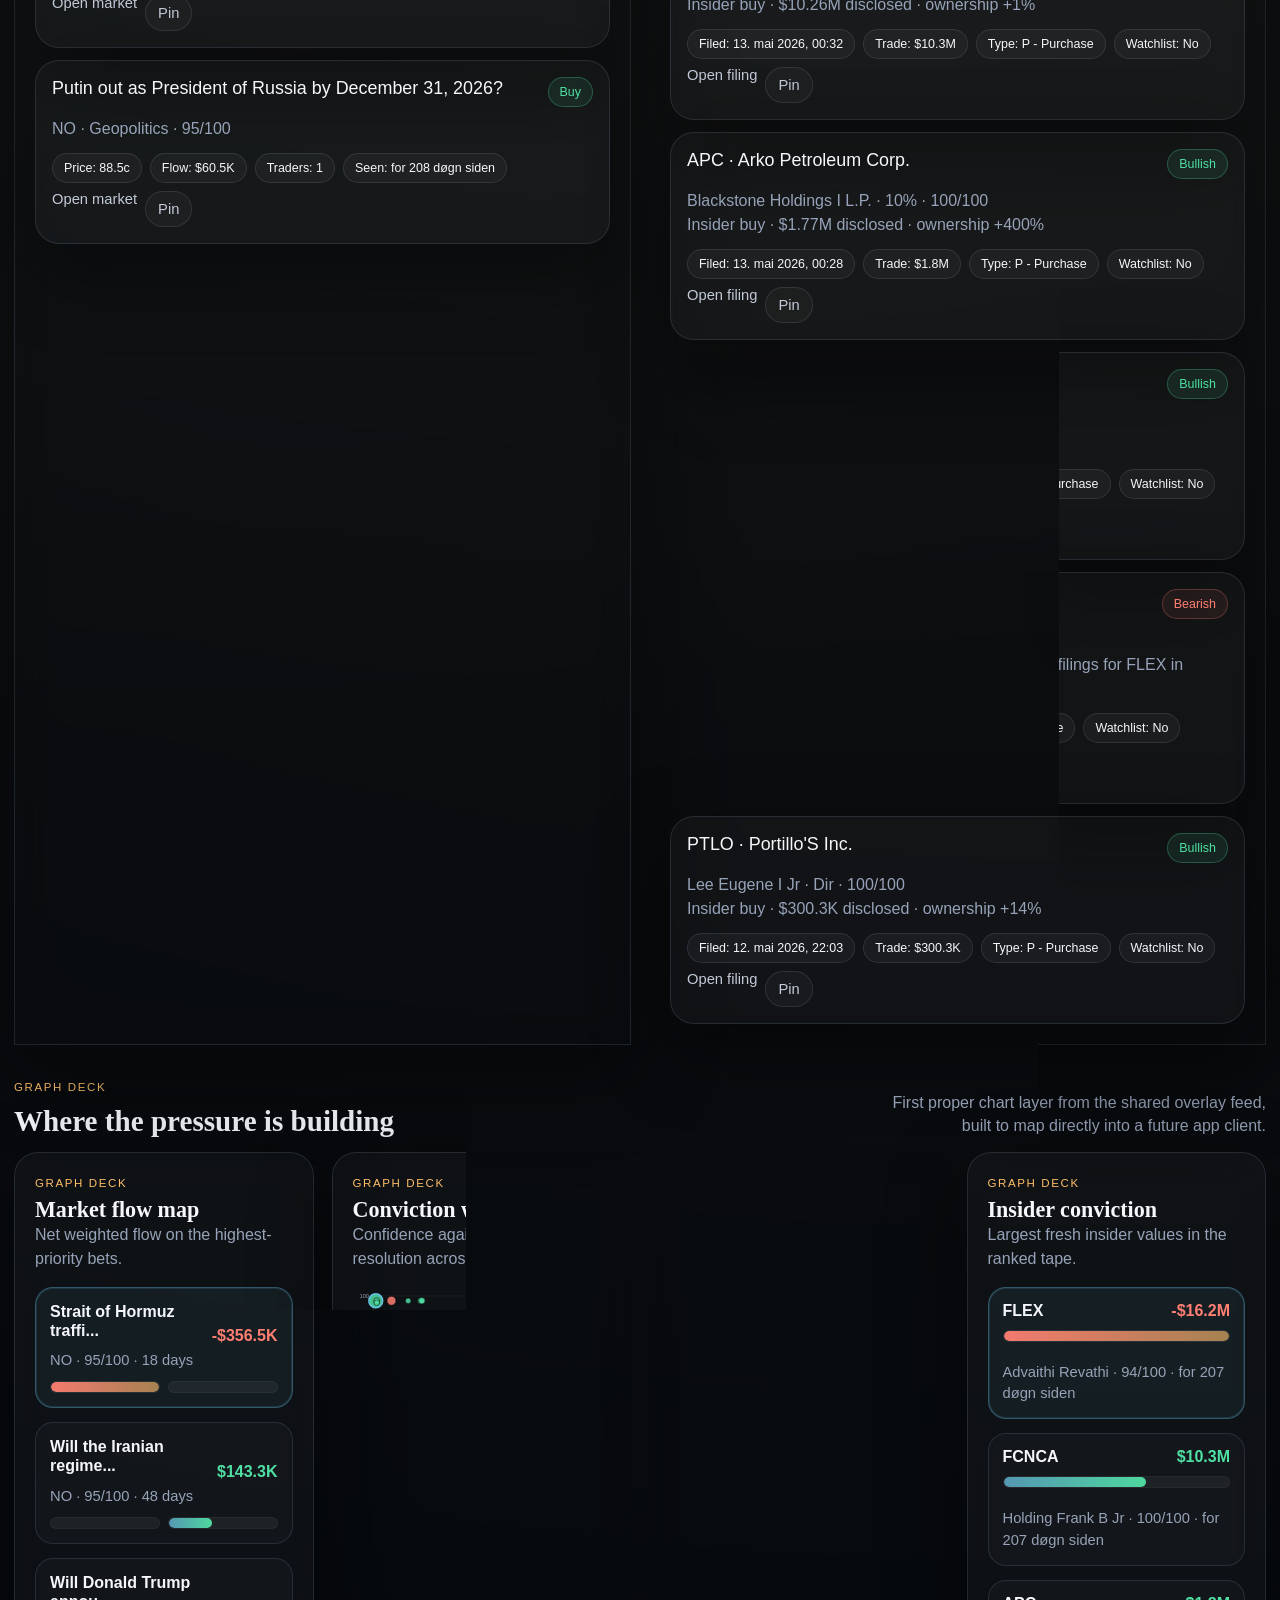
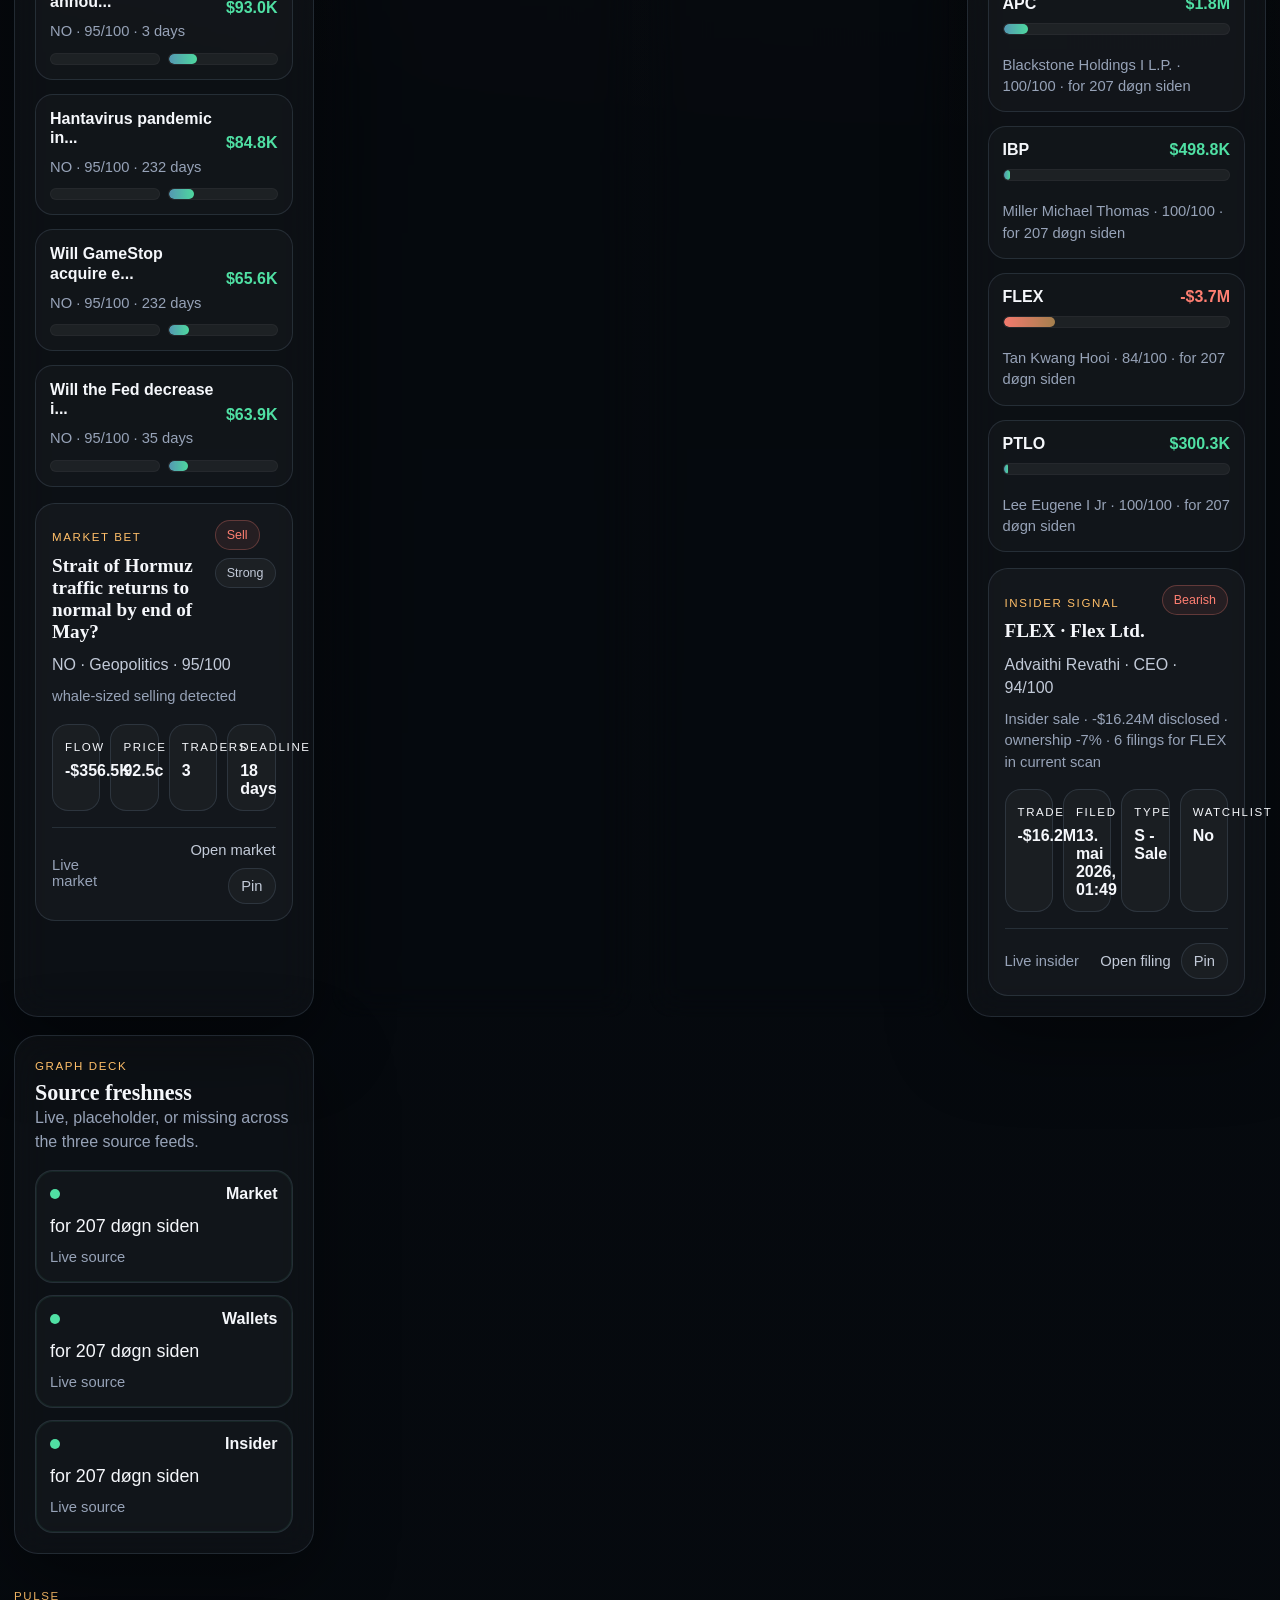
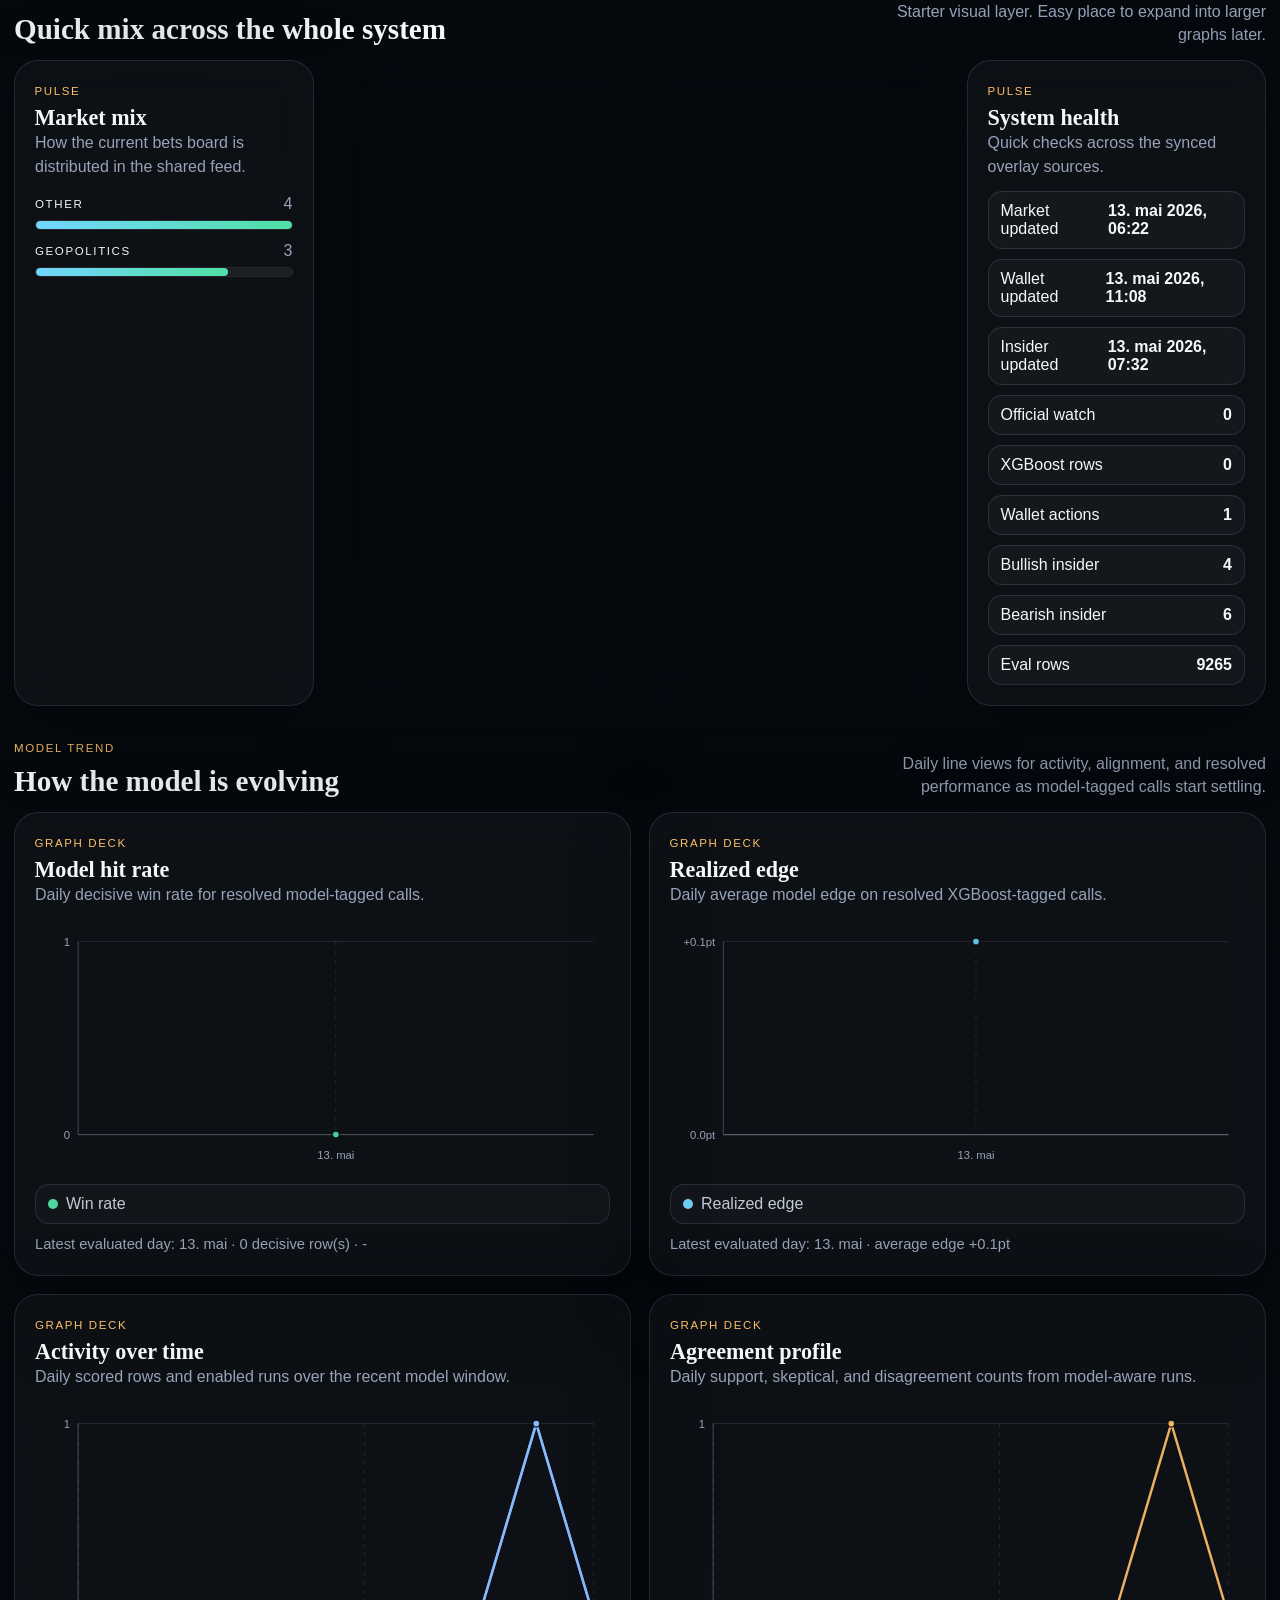
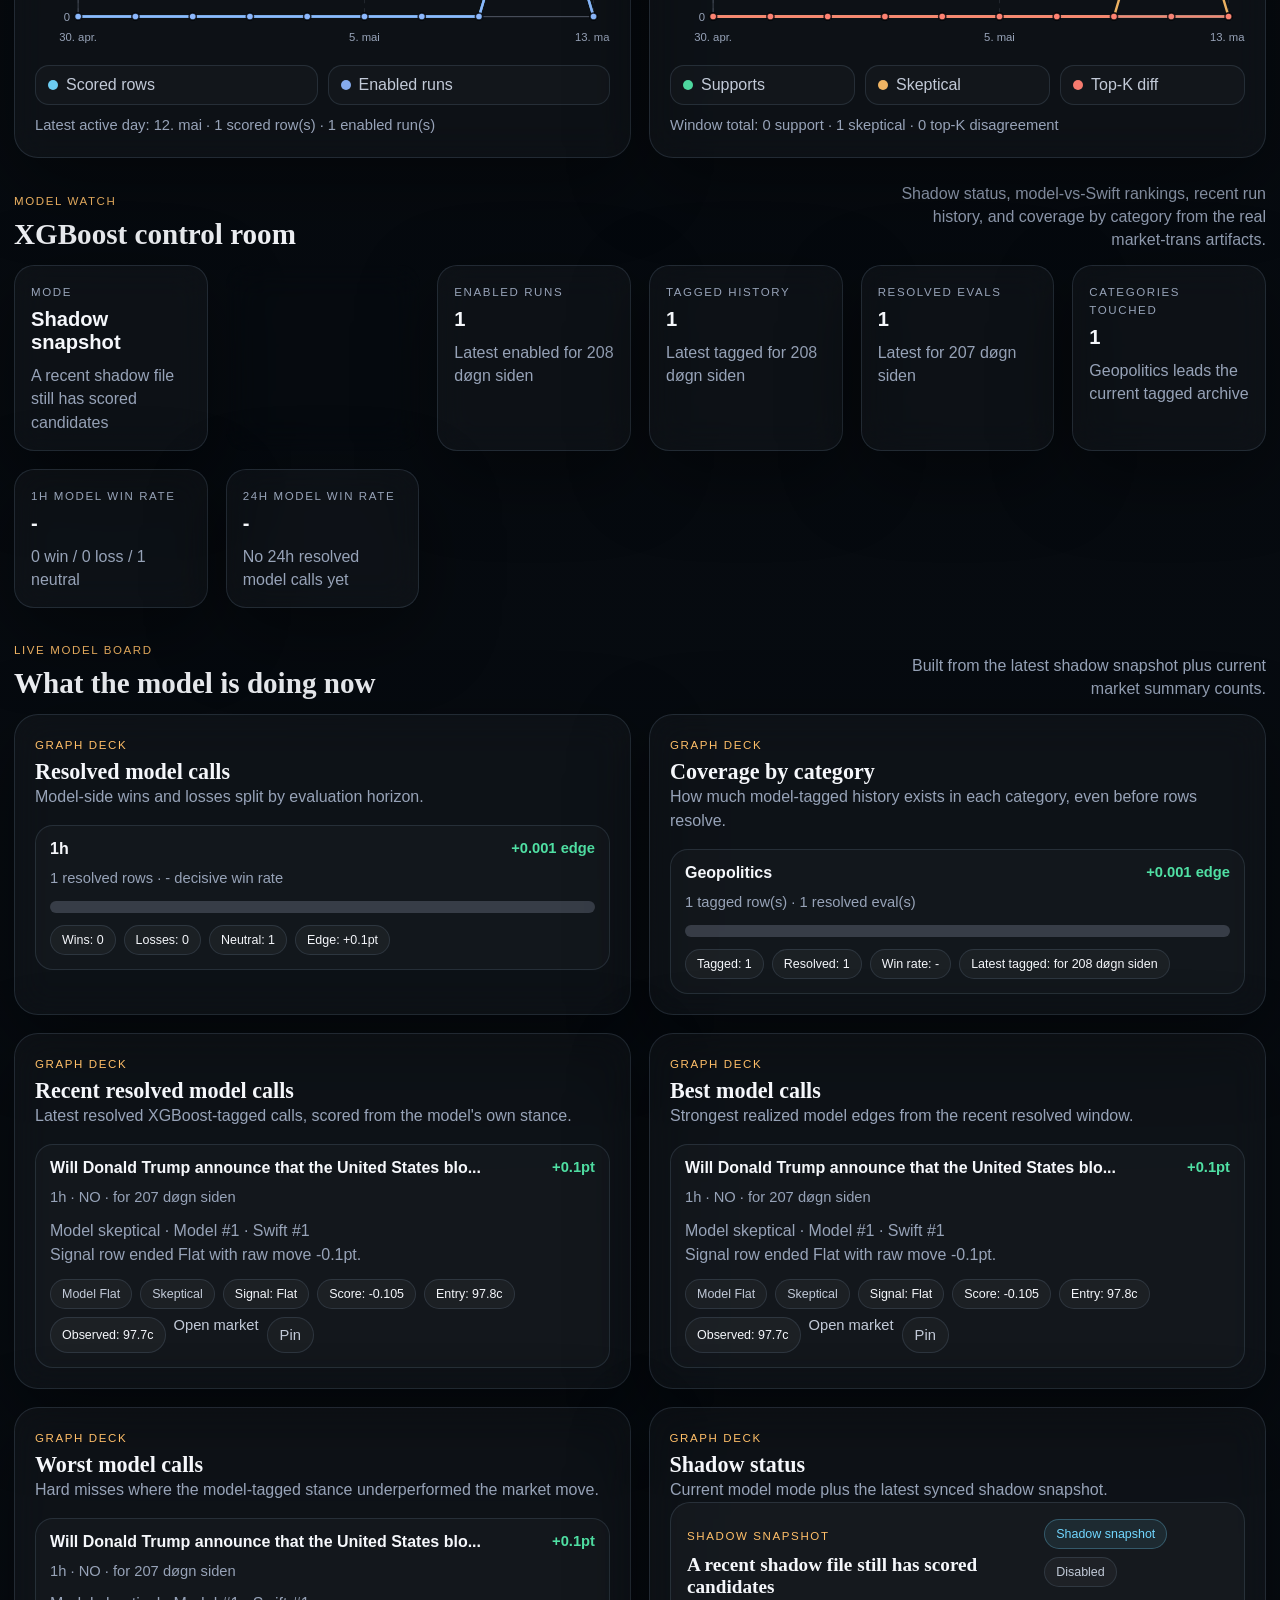
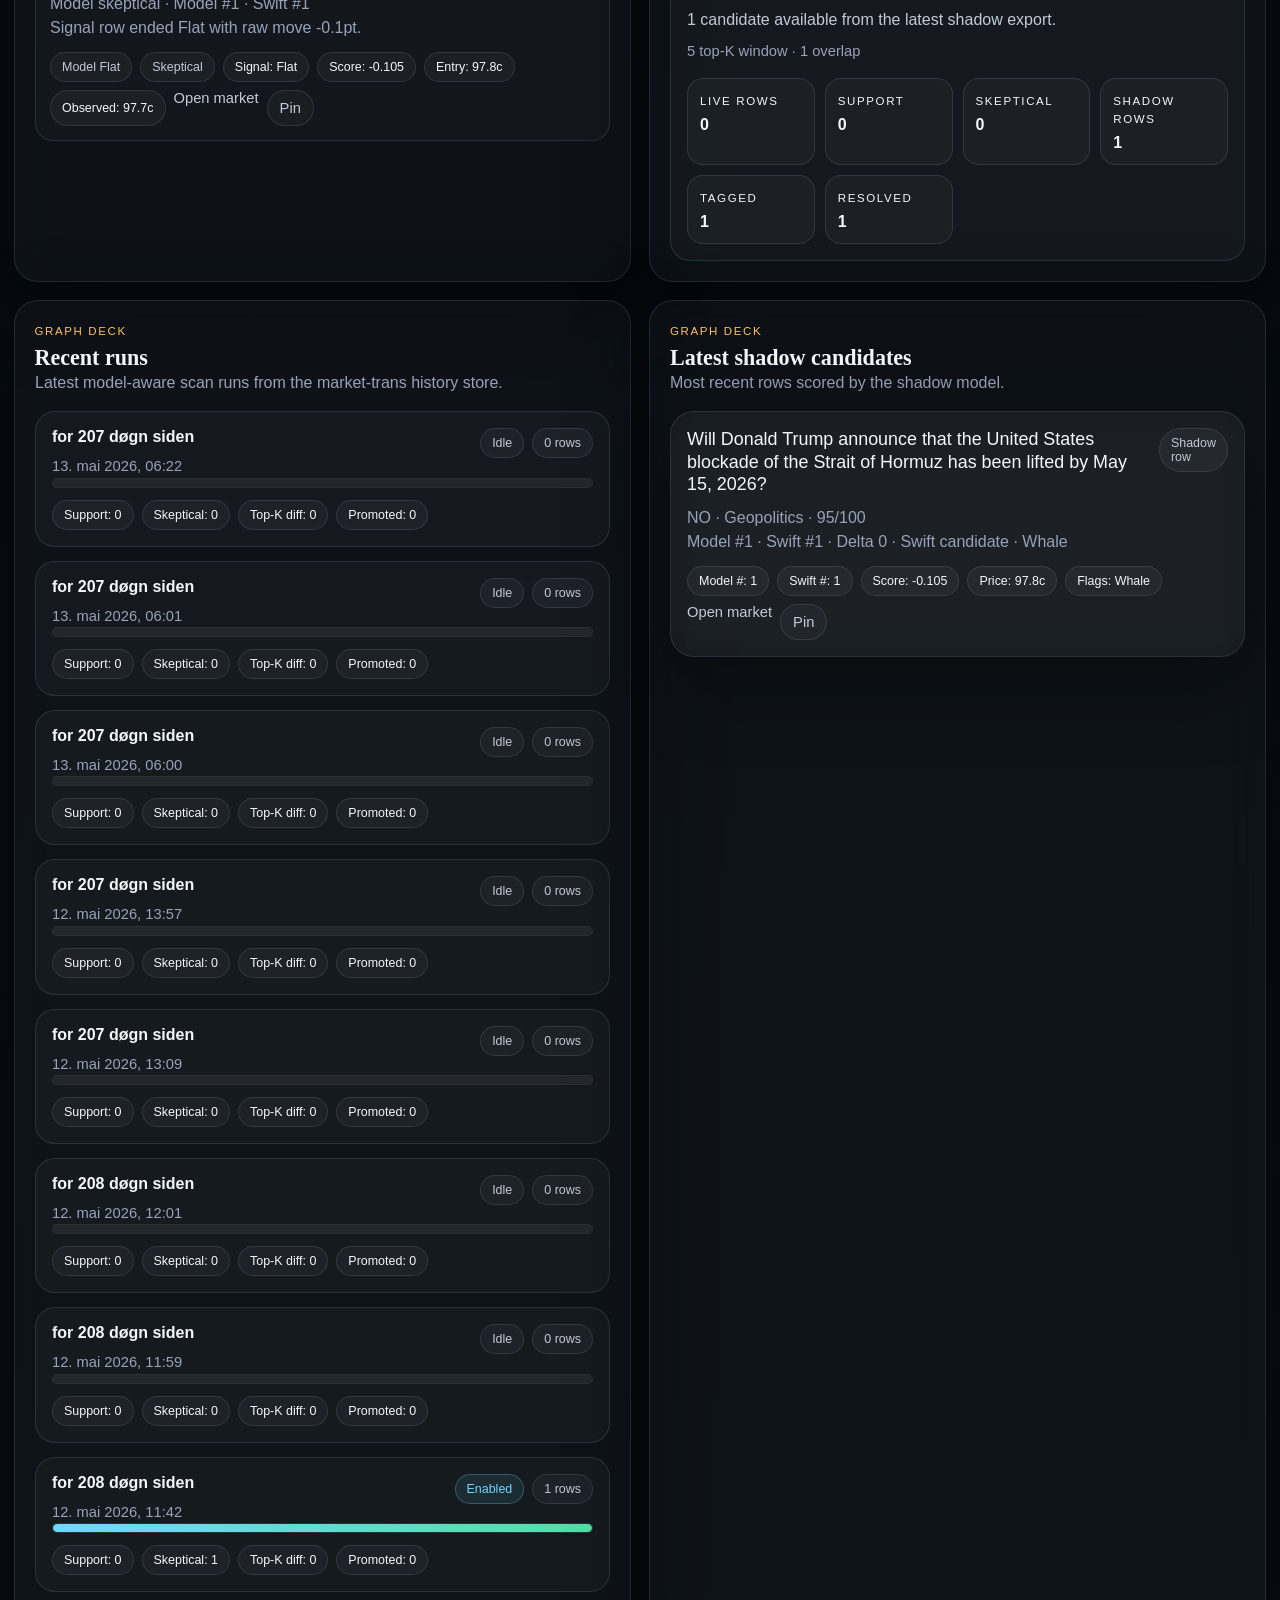
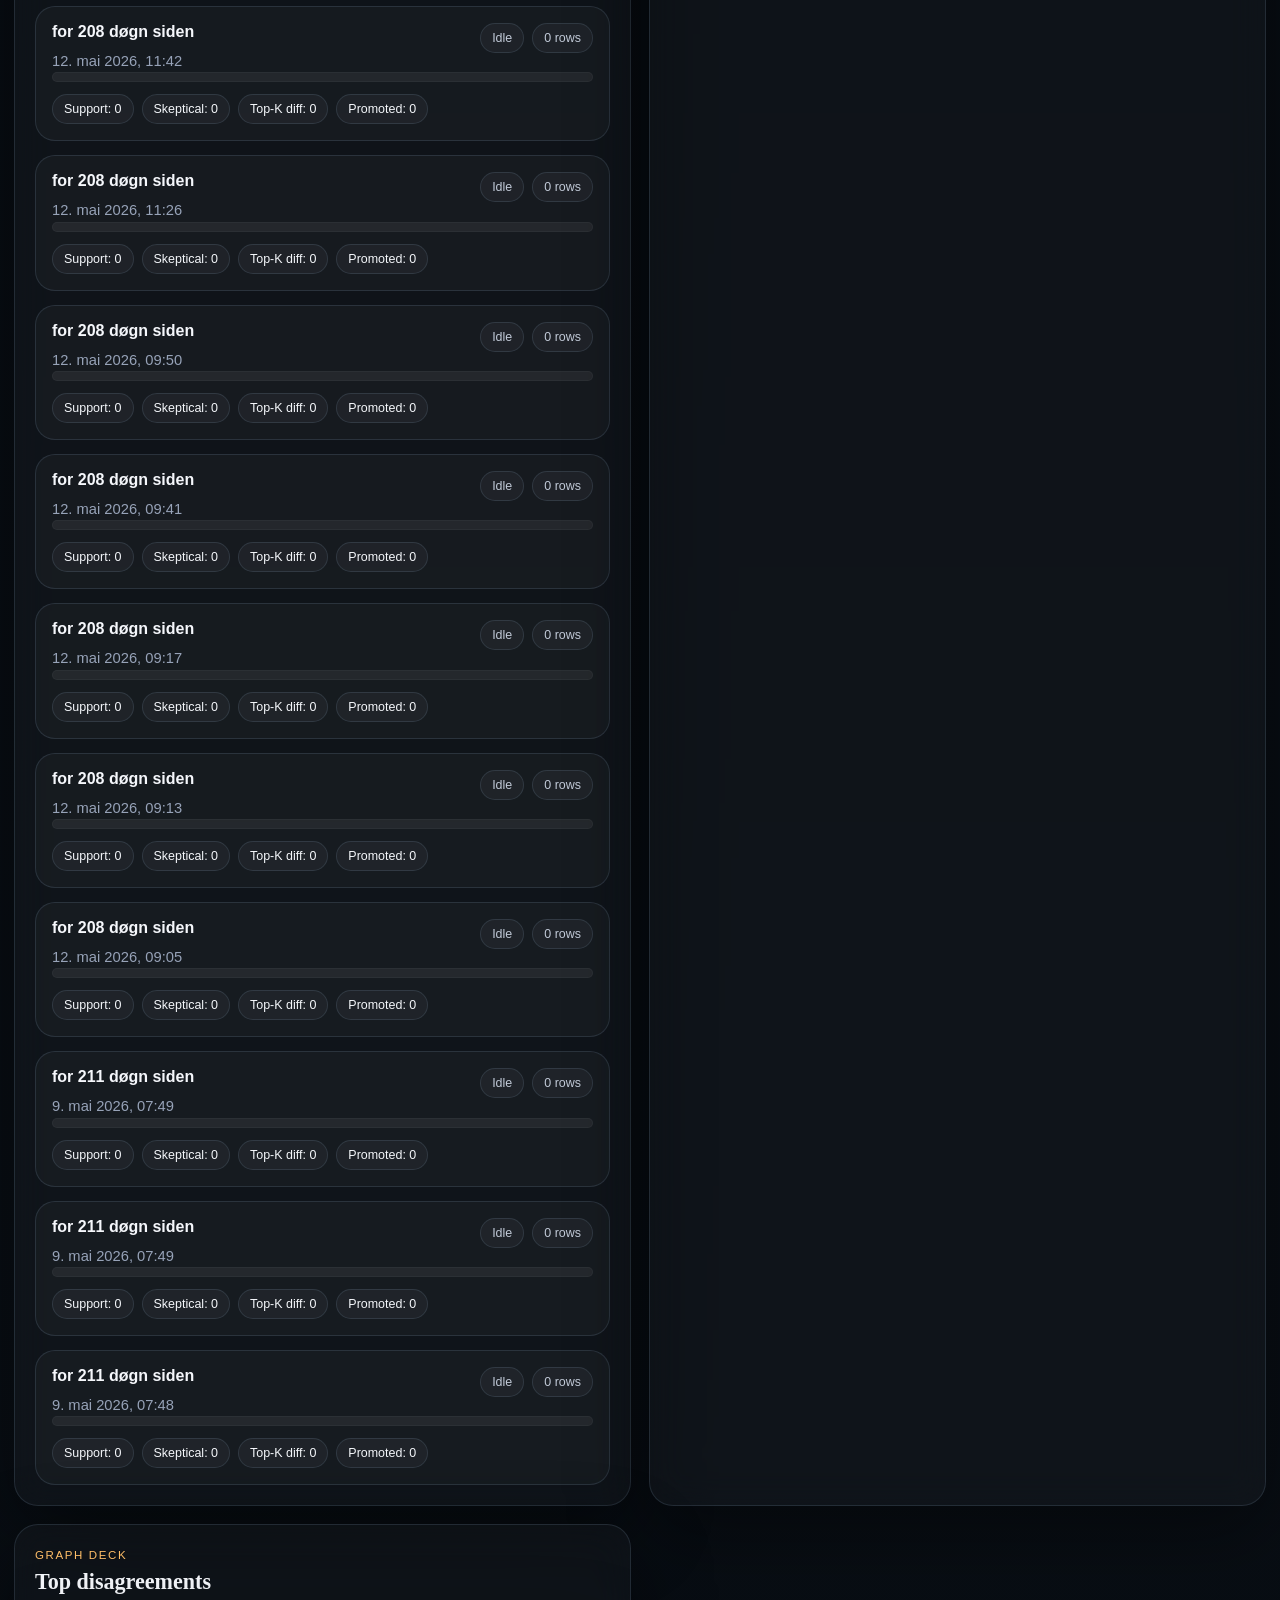
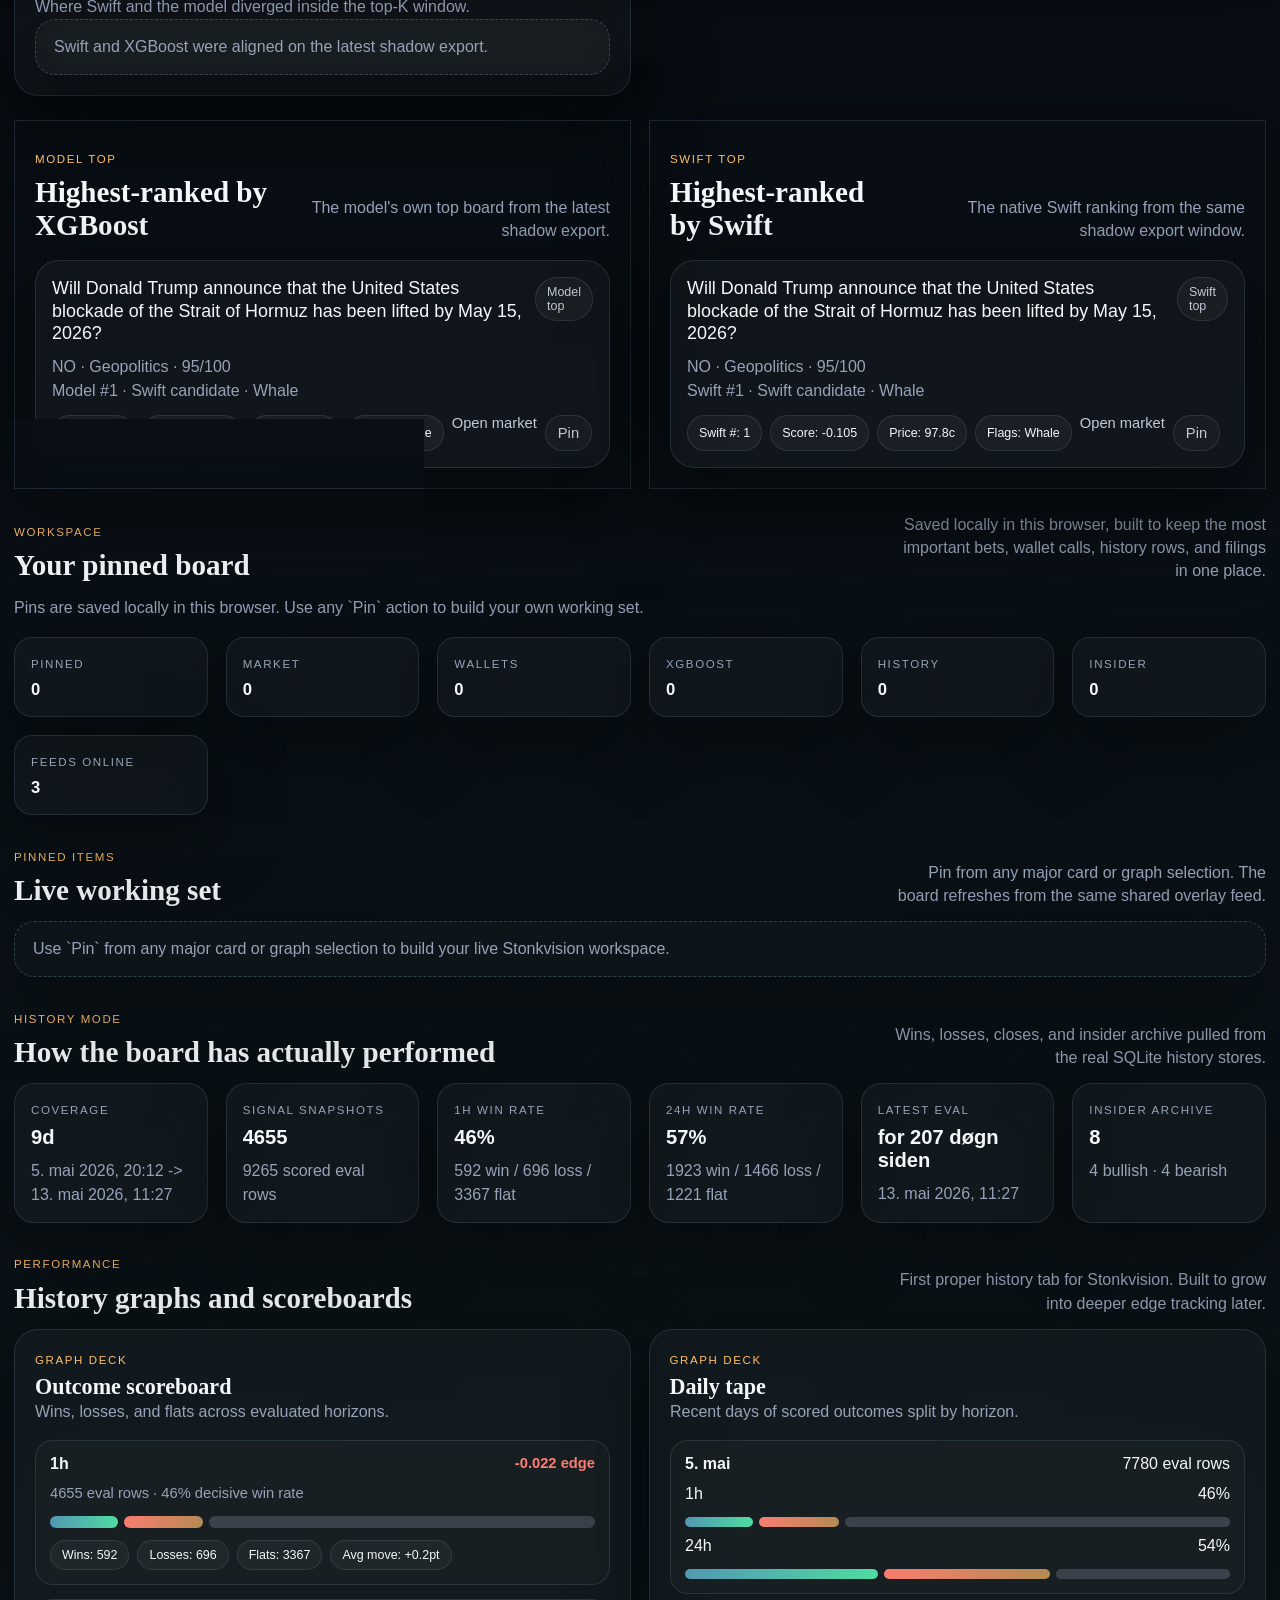
==== commit 253c2c68: "Update Stonkvision" ====
--- a/stonkvision/index.html
+++ b/stonkvision/index.html
@@ -52,75 +52,218 @@
           <p>Reading the latest synced JSON exports.</p>
         </article>
       </div>
+
+      <nav class="view-nav" aria-label="Dashboard views">
+        <button class="view-tab is-active" type="button" data-view-target="overview">Overview</button>
+        <button class="view-tab" type="button" data-view-target="xgboost">XGBoost</button>
+        <button class="view-tab" type="button" data-view-target="pinned">Pinned</button>
+        <button class="view-tab" type="button" data-view-target="history">History</button>
+      </nav>
     </header>
 
-    <section class="section">
-      <div class="section-head">
-        <div>
-          <p class="section-kicker">Now board</p>
-          <h2>Best bets right now</h2>
-        </div>
-        <p class="section-note">Curated from `market-trans` feed output, not every active market.</p>
-      </div>
-      <div class="card-grid signal-grid" id="best-bets"></div>
-    </section>
-
-    <section class="section">
-      <div class="section-head">
-        <div>
-          <p class="section-kicker">Wallet command</p>
-          <h2>Rose + Haak wallet advice</h2>
-        </div>
-        <p class="section-note">Per-position advice exported from `wallet_watcher` when that bot runs.</p>
-      </div>
-      <div class="wallet-grid" id="wallet-list"></div>
-    </section>
-
-    <section class="section split-section">
-      <article class="panel split-panel">
-        <div class="section-head in-panel">
-          <div>
-            <p class="section-kicker">Radar</p>
-            <h2>New from market-trans</h2>
-          </div>
-          <p class="section-note">Additional live signals outside the main bets board.</p>
-        </div>
-        <div id="market-radar"></div>
-      </article>
-
-      <article class="panel split-panel">
-        <div class="section-head in-panel">
-          <div>
-            <p class="section-kicker">Insider tape</p>
-            <h2>Fresh from etoro-bot</h2>
-          </div>
-          <p class="section-note">OpenInsider filings ranked into a lighter equity signal feed.</p>
-        </div>
-        <div id="insider-tape"></div>
-      </article>
-    </section>
-
-    <section class="section">
-      <div class="section-head">
-        <div>
-          <p class="section-kicker">Graph deck</p>
-          <h2>Where the pressure is building</h2>
-        </div>
-        <p class="section-note">First proper chart layer from the shared overlay feed, built to map directly into a future app client.</p>
-      </div>
-      <div class="graph-grid" id="graph-deck"></div>
-    </section>
-
-    <section class="section">
-      <div class="section-head">
-        <div>
-          <p class="section-kicker">Pulse</p>
-          <h2>Quick mix across the whole system</h2>
-        </div>
-        <p class="section-note">Starter visual layer. Easy place to expand into larger graphs later.</p>
-      </div>
-      <div class="pulse-grid" id="pulse-panels"></div>
-    </section>
+    <div class="view-stack" data-view-panel="overview" id="view-overview">
+      <section class="section">
+        <div class="section-head">
+          <div>
+            <p class="section-kicker">Now board</p>
+            <h2>Best bets right now</h2>
+          </div>
+          <p class="section-note">Curated from `market-trans` feed output, not every active market.</p>
+        </div>
+        <div class="card-grid signal-grid" id="best-bets"></div>
+      </section>
+
+      <section class="section">
+        <div class="section-head">
+          <div>
+            <p class="section-kicker">Wallet command</p>
+            <h2>Rose + Haak wallet advice</h2>
+          </div>
+          <p class="section-note">Live wallet commands, top actions, and sync-to-sync deltas exported from `wallet_watcher`.</p>
+        </div>
+        <div class="wallet-command-grid" id="wallet-rail"></div>
+        <div class="wallet-toolbar" id="wallet-toolbar"></div>
+        <div class="wallet-grid" id="wallet-list"></div>
+      </section>
+
+      <section class="section split-section">
+        <article class="panel split-panel">
+          <div class="section-head in-panel">
+            <div>
+              <p class="section-kicker">Radar</p>
+              <h2>New from market-trans</h2>
+            </div>
+            <p class="section-note">Additional live signals outside the main bets board.</p>
+          </div>
+          <div id="market-radar"></div>
+        </article>
+
+        <article class="panel split-panel">
+          <div class="section-head in-panel">
+            <div>
+              <p class="section-kicker">Insider tape</p>
+              <h2>Fresh from etoro-bot</h2>
+            </div>
+            <p class="section-note">OpenInsider filings ranked into a lighter equity signal feed.</p>
+          </div>
+          <div id="insider-tape"></div>
+        </article>
+      </section>
+
+      <section class="section">
+        <div class="section-head">
+          <div>
+            <p class="section-kicker">Graph deck</p>
+            <h2>Where the pressure is building</h2>
+          </div>
+          <p class="section-note">First proper chart layer from the shared overlay feed, built to map directly into a future app client.</p>
+        </div>
+        <div class="graph-grid" id="graph-deck"></div>
+      </section>
+
+      <section class="section">
+        <div class="section-head">
+          <div>
+            <p class="section-kicker">Pulse</p>
+            <h2>Quick mix across the whole system</h2>
+          </div>
+          <p class="section-note">Starter visual layer. Easy place to expand into larger graphs later.</p>
+        </div>
+        <div class="pulse-grid" id="pulse-panels"></div>
+      </section>
+    </div>
+
+    <div class="view-stack" data-view-panel="xgboost" id="view-xgboost" hidden>
+      <section class="section">
+        <div class="section-head">
+          <div>
+            <p class="section-kicker">Model trend</p>
+            <h2>How the model is evolving</h2>
+          </div>
+          <p class="section-note">Daily line views for activity, alignment, and resolved performance as model-tagged calls start settling.</p>
+        </div>
+        <div class="history-graph-grid" id="xgboost-trend-grid"></div>
+      </section>
+
+      <section class="section">
+        <div class="section-head">
+          <div>
+            <p class="section-kicker">Model watch</p>
+            <h2>XGBoost control room</h2>
+          </div>
+          <p class="section-note">Shadow status, model-vs-Swift rankings, recent run history, and coverage by category from the real market-trans artifacts.</p>
+        </div>
+        <div class="history-summary-grid" id="xgboost-summary-grid"></div>
+      </section>
+
+      <section class="section">
+        <div class="section-head">
+          <div>
+            <p class="section-kicker">Live model board</p>
+            <h2>What the model is doing now</h2>
+          </div>
+          <p class="section-note">Built from the latest shadow snapshot plus current market summary counts.</p>
+        </div>
+        <div class="history-graph-grid" id="xgboost-panel-grid"></div>
+      </section>
+
+      <section class="section split-section">
+        <article class="panel split-panel">
+          <div class="section-head in-panel">
+            <div>
+              <p class="section-kicker">Model top</p>
+              <h2>Highest-ranked by XGBoost</h2>
+            </div>
+            <p class="section-note">The model's own top board from the latest shadow export.</p>
+          </div>
+          <div id="xgboost-model-top"></div>
+        </article>
+
+        <article class="panel split-panel">
+          <div class="section-head in-panel">
+            <div>
+              <p class="section-kicker">Swift top</p>
+              <h2>Highest-ranked by Swift</h2>
+            </div>
+            <p class="section-note">The native Swift ranking from the same shadow export window.</p>
+          </div>
+          <div id="xgboost-swift-top"></div>
+        </article>
+      </section>
+    </div>
+
+    <div class="view-stack" data-view-panel="pinned" id="view-pinned" hidden>
+      <section class="section">
+        <div class="section-head">
+          <div>
+            <p class="section-kicker">Workspace</p>
+            <h2>Your pinned board</h2>
+          </div>
+          <p class="section-note">Saved locally in this browser, built to keep the most important bets, wallet calls, history rows, and filings in one place.</p>
+        </div>
+        <div class="workspace-toolbar" id="pinned-toolbar"></div>
+        <div class="history-summary-grid" id="pinned-summary-grid"></div>
+      </section>
+
+      <section class="section">
+        <div class="section-head">
+          <div>
+            <p class="section-kicker">Pinned items</p>
+            <h2>Live working set</h2>
+          </div>
+          <p class="section-note">Pin from any major card or graph selection. The board refreshes from the same shared overlay feed.</p>
+        </div>
+        <div class="card-grid pinned-grid" id="pinned-grid"></div>
+      </section>
+    </div>
+
+    <div class="view-stack" data-view-panel="history" id="view-history" hidden>
+      <section class="section">
+        <div class="section-head">
+          <div>
+            <p class="section-kicker">History mode</p>
+            <h2>How the board has actually performed</h2>
+          </div>
+          <p class="section-note">Wins, losses, closes, and insider archive pulled from the real SQLite history stores.</p>
+        </div>
+        <div class="history-summary-grid" id="history-summary-grid"></div>
+      </section>
+
+      <section class="section">
+        <div class="section-head">
+          <div>
+            <p class="section-kicker">Performance</p>
+            <h2>History graphs and scoreboards</h2>
+          </div>
+          <p class="section-note">First proper history tab for Stonkvision. Built to grow into deeper edge tracking later.</p>
+        </div>
+        <div class="history-graph-grid" id="history-graph-grid"></div>
+      </section>
+
+      <section class="section split-section">
+        <article class="panel split-panel">
+          <div class="section-head in-panel">
+            <div>
+              <p class="section-kicker">Recent closes</p>
+              <h2>Latest evaluated calls</h2>
+            </div>
+            <p class="section-note">Newest scored market-trans outcomes across the tracked horizons.</p>
+          </div>
+          <div id="history-tape"></div>
+        </article>
+
+        <article class="panel split-panel">
+          <div class="section-head in-panel">
+            <div>
+              <p class="section-kicker">Insider archive</p>
+              <h2>Recent filing history</h2>
+            </div>
+            <p class="section-note">Fresh archive tape from `etoro-bot` history, not only the current ranked feed.</p>
+          </div>
+          <div id="history-insider-archive"></div>
+        </article>
+      </section>
+    </div>
   </main>
 
   <script src="app.js"></script>
--- a/stonkvision/styles.css
+++ b/stonkvision/styles.css
@@ -82,6 +82,7 @@
 .status-card,
 .signal-card,
 .wallet-card,
+.history-stat-card,
 .compact-card,
 .graph-panel,
 .pulse-panel,
@@ -98,6 +99,7 @@
 .status-card,
 .signal-card,
 .wallet-card,
+.history-stat-card,
 .compact-card,
 .graph-panel,
 .pulse-panel {
@@ -169,6 +171,7 @@
 .headline-card,
 .signal-card,
 .wallet-card,
+.history-stat-card,
 .compact-card,
 .graph-panel,
 .pulse-panel,
@@ -253,6 +256,67 @@
   font-size: 1.82rem;
 }
 
+.view-stack {
+  display: grid;
+}
+
+.view-nav {
+  display: inline-flex;
+  gap: 10px;
+  flex-wrap: wrap;
+}
+
+.view-tab {
+  min-height: 42px;
+  padding: 0 16px;
+  border-radius: 999px;
+  border: 1px solid var(--line);
+  background: rgba(255, 255, 255, 0.03);
+  color: var(--muted-strong);
+  font: inherit;
+  cursor: pointer;
+  transition:
+    border-color 160ms ease,
+    background 160ms ease,
+    color 160ms ease,
+    transform 160ms ease;
+}
+
+.view-tab:hover {
+  transform: translateY(-1px);
+  border-color: var(--line-strong);
+  color: var(--ink);
+}
+
+.view-tab.is-active {
+  color: var(--bg);
+  border-color: rgba(114, 215, 255, 0.32);
+  background: linear-gradient(135deg, rgba(114, 215, 255, 0.94), rgba(143, 183, 255, 0.88));
+}
+
+.history-summary-grid {
+  display: grid;
+  grid-template-columns: repeat(auto-fit, minmax(180px, 1fr));
+  gap: 18px;
+}
+
+.history-stat-card {
+  padding: 16px;
+  border-radius: 20px;
+}
+
+.history-stat-card strong {
+  display: block;
+  margin-top: 8px;
+  font-size: 1.26rem;
+}
+
+.history-stat-card p {
+  margin: 10px 0 0;
+  color: var(--muted);
+  line-height: 1.45;
+}
+
 .section-note {
   max-width: 42ch;
   margin: 0;
@@ -279,6 +343,29 @@
 .pulse-panel,
 .compact-card {
   border-radius: 24px;
+}
+
+.clickable-card {
+  cursor: pointer;
+  transition:
+    transform 160ms ease,
+    border-color 160ms ease,
+    background 160ms ease,
+    box-shadow 180ms ease;
+}
+
+.clickable-card:hover {
+  transform: translateY(-2px);
+  border-color: var(--line-strong);
+  background: rgba(255, 255, 255, 0.045);
+}
+
+.clickable-card:focus-visible {
+  outline: none;
+  border-color: rgba(114, 215, 255, 0.5);
+  box-shadow:
+    0 0 0 1px rgba(114, 215, 255, 0.22),
+    var(--shadow);
 }
 
 .signal-card {
@@ -368,14 +455,22 @@
 
 .signal-title a,
 .compact-title a,
-.wallet-title a {
+.wallet-title a,
+.flow-label a,
+.wallet-graph-title a,
+.insider-graph-title a,
+.plot-legend-item[href] {
   color: inherit;
   text-decoration: none;
 }
 
 .signal-title a:hover,
 .compact-title a:hover,
-.wallet-title a:hover {
+.wallet-title a:hover,
+.flow-label a:hover,
+.wallet-graph-title a:hover,
+.insider-graph-title a:hover,
+.plot-legend-item[href]:hover {
   text-decoration: underline;
 }
 
@@ -430,10 +525,246 @@
   color: var(--ink);
 }
 
+.card-action-row {
+  display: flex;
+  align-items: center;
+  justify-content: flex-end;
+  gap: 10px;
+  flex-wrap: wrap;
+}
+
+.pin-action,
+.workspace-button {
+  min-height: 36px;
+  padding: 0 12px;
+  border-radius: 999px;
+  border: 1px solid var(--line);
+  background: rgba(255, 255, 255, 0.03);
+  color: var(--muted-strong);
+  font: inherit;
+  font-size: 0.92rem;
+  cursor: pointer;
+  transition:
+    border-color 160ms ease,
+    background 160ms ease,
+    color 160ms ease,
+    transform 160ms ease;
+}
+
+.pin-action:hover,
+.workspace-button:hover {
+  transform: translateY(-1px);
+  border-color: var(--line-strong);
+  color: var(--ink);
+}
+
+.pin-action.is-active,
+.workspace-button {
+  border-color: rgba(255, 191, 105, 0.32);
+  background: rgba(255, 191, 105, 0.09);
+  color: var(--amber);
+}
+
+.workspace-toolbar {
+  display: flex;
+  align-items: center;
+  justify-content: space-between;
+  gap: 14px;
+  margin-bottom: 18px;
+}
+
+.workspace-note {
+  margin: 0;
+  color: var(--muted);
+  line-height: 1.45;
+}
+
+.pinned-grid {
+  grid-template-columns: repeat(auto-fit, minmax(280px, 1fr));
+}
+
+.pinned-card .signal-copy p + p {
+  margin-top: 8px;
+}
+
+.pinned-metrics {
+  grid-template-columns: repeat(2, minmax(0, 1fr));
+}
+
 .wallet-grid {
   display: grid;
   grid-template-columns: repeat(2, minmax(0, 1fr));
   gap: 18px;
+}
+
+.wallet-command-grid {
+  display: grid;
+  grid-template-columns: repeat(3, minmax(0, 1fr));
+  gap: 18px;
+  margin-bottom: 18px;
+}
+
+.wallet-toolbar {
+  display: grid;
+  gap: 12px;
+  margin-bottom: 18px;
+}
+
+.wallet-toolbar-group {
+  display: flex;
+  align-items: center;
+  gap: 12px;
+  flex-wrap: wrap;
+}
+
+.wallet-toolbar-label {
+  font-size: 0.72rem;
+  letter-spacing: 0.12em;
+  text-transform: uppercase;
+  color: var(--amber);
+}
+
+.wallet-filter-row {
+  display: flex;
+  gap: 10px;
+  flex-wrap: wrap;
+}
+
+.wallet-filter-button {
+  min-height: 38px;
+  padding: 0 14px;
+  border-radius: 999px;
+  border: 1px solid var(--line);
+  background: rgba(255, 255, 255, 0.03);
+  color: var(--muted-strong);
+  font: inherit;
+  cursor: pointer;
+  transition:
+    transform 160ms ease,
+    border-color 160ms ease,
+    background 160ms ease,
+    color 160ms ease;
+}
+
+.wallet-filter-button:hover {
+  transform: translateY(-1px);
+  border-color: var(--line-strong);
+  color: var(--ink);
+}
+
+.wallet-filter-button.is-active {
+  color: var(--bg);
+  border-color: rgba(255, 191, 105, 0.34);
+  background: linear-gradient(135deg, rgba(255, 191, 105, 0.96), rgba(255, 150, 77, 0.88));
+}
+
+.wallet-toolbar-note {
+  margin: 0;
+  color: var(--muted);
+  line-height: 1.45;
+}
+
+.wallet-focus-card {
+  padding: 18px;
+}
+
+.wallet-focus-head {
+  display: flex;
+  justify-content: space-between;
+  gap: 12px;
+  align-items: start;
+}
+
+.wallet-focus-title {
+  margin: 10px 0 0;
+  font-size: 1.28rem;
+  line-height: 1.15;
+}
+
+.wallet-focus-copy {
+  margin: 10px 0 0;
+  color: var(--muted);
+  line-height: 1.5;
+}
+
+.wallet-action-stack,
+.wallet-change-list {
+  display: grid;
+  gap: 12px;
+  margin-top: 16px;
+}
+
+.wallet-action-row,
+.wallet-change-item {
+  padding: 12px 14px;
+  border-radius: 16px;
+  border: 1px solid var(--line);
+  background: rgba(255, 255, 255, 0.025);
+}
+
+.wallet-action-head {
+  display: flex;
+  align-items: center;
+  justify-content: space-between;
+  gap: 10px;
+}
+
+.wallet-action-tag {
+  display: flex;
+  align-items: center;
+  gap: 8px;
+  flex-wrap: wrap;
+}
+
+.wallet-action-count,
+.wallet-action-value {
+  color: var(--muted-strong);
+}
+
+.wallet-action-list {
+  display: flex;
+  gap: 8px;
+  flex-wrap: wrap;
+  margin-top: 10px;
+}
+
+.wallet-inline-link,
+.wallet-inline-note {
+  display: inline-flex;
+  align-items: center;
+  min-height: 32px;
+  padding: 6px 10px;
+  border-radius: 999px;
+  border: 1px solid var(--line);
+  background: rgba(255, 255, 255, 0.03);
+  color: var(--muted-strong);
+  font-size: 0.82rem;
+  line-height: 1.2;
+}
+
+.wallet-inline-link {
+  text-decoration: none;
+}
+
+.wallet-inline-link:hover {
+  color: var(--ink);
+  border-color: var(--line-strong);
+}
+
+.wallet-change-item {
+  display: grid;
+  gap: 4px;
+  text-decoration: none;
+  color: inherit;
+}
+
+.wallet-change-item strong {
+  color: var(--ink);
+}
+
+.wallet-change-item span {
+  color: var(--muted);
+  line-height: 1.4;
 }
 
 .wallet-card {
@@ -445,6 +776,31 @@
   grid-template-columns: repeat(4, minmax(0, 1fr));
   gap: 10px;
   margin-top: 16px;
+}
+
+.wallet-delta-line {
+  display: flex;
+  align-items: center;
+  gap: 10px;
+  flex-wrap: wrap;
+  margin-top: 14px;
+  padding: 11px 12px;
+  border-radius: 16px;
+  border: 1px solid var(--line);
+  background: rgba(255, 255, 255, 0.025);
+  color: var(--muted-strong);
+  font-size: 0.88rem;
+}
+
+.wallet-delta-line strong {
+  color: var(--ink);
+}
+
+.wallet-delta-label {
+  text-transform: uppercase;
+  letter-spacing: 0.12em;
+  font-size: 0.68rem;
+  color: var(--amber);
 }
 
 .mini-stat {
@@ -556,6 +912,34 @@
 .insider-graph-row {
   display: grid;
   gap: 10px;
+}
+
+.selection-trigger {
+  width: 100%;
+  padding: 14px;
+  border-radius: 18px;
+  border: 1px solid var(--line);
+  background: rgba(255, 255, 255, 0.025);
+  color: inherit;
+  text-align: left;
+  font: inherit;
+  cursor: pointer;
+  transition:
+    transform 160ms ease,
+    border-color 160ms ease,
+    background 160ms ease,
+    box-shadow 180ms ease;
+}
+
+.selection-trigger:hover {
+  transform: translateY(-1px);
+  border-color: var(--line-strong);
+}
+
+.selection-trigger.is-selected {
+  border-color: rgba(114, 215, 255, 0.32);
+  background: rgba(114, 215, 255, 0.06);
+  box-shadow: inset 0 0 0 1px rgba(114, 215, 255, 0.12);
 }
 
 .flow-head,
@@ -646,6 +1030,11 @@
   stroke-dasharray: 4 5;
 }
 
+.plot-axis-zero {
+  stroke: rgba(255, 255, 255, 0.18);
+  stroke-width: 1.2;
+}
+
 .plot-axis {
   stroke: rgba(151, 163, 184, 0.3);
   stroke-width: 1.2;
@@ -662,12 +1051,78 @@
   stroke-width: 1.5;
 }
 
+.plot-point[data-graph-key] {
+  cursor: pointer;
+}
+
+.plot-point.is-selected {
+  stroke: rgba(114, 215, 255, 0.95);
+  stroke-width: 3;
+}
+
 .plot-point.buy {
   fill: rgba(80, 224, 164, 0.92);
 }
 
 .plot-point.sell {
   fill: rgba(255, 127, 114, 0.92);
+}
+
+.plot-line {
+  fill: none;
+  stroke-width: 2.4;
+  stroke-linecap: round;
+  stroke-linejoin: round;
+}
+
+.plot-line.activity {
+  stroke: rgba(114, 215, 255, 0.92);
+}
+
+.plot-line.enabled {
+  stroke: rgba(143, 183, 255, 0.9);
+}
+
+.plot-line.support {
+  stroke: rgba(80, 224, 164, 0.95);
+}
+
+.plot-line.skeptical {
+  stroke: rgba(255, 191, 105, 0.92);
+}
+
+.plot-line.disagreement {
+  stroke: rgba(255, 127, 114, 0.94);
+}
+
+.plot-point.activity,
+.plot-dot.activity {
+  fill: rgba(114, 215, 255, 0.95);
+  background: rgba(114, 215, 255, 0.95);
+}
+
+.plot-point.enabled,
+.plot-dot.enabled {
+  fill: rgba(143, 183, 255, 0.92);
+  background: rgba(143, 183, 255, 0.92);
+}
+
+.plot-point.support,
+.plot-dot.support {
+  fill: rgba(80, 224, 164, 0.96);
+  background: rgba(80, 224, 164, 0.96);
+}
+
+.plot-point.skeptical,
+.plot-dot.skeptical {
+  fill: rgba(255, 191, 105, 0.94);
+  background: rgba(255, 191, 105, 0.94);
+}
+
+.plot-point.disagreement,
+.plot-dot.disagreement {
+  fill: rgba(255, 127, 114, 0.96);
+  background: rgba(255, 127, 114, 0.96);
 }
 
 .plot-legend {
@@ -680,6 +1135,8 @@
 .plot-legend-item {
   display: flex;
   align-items: center;
+  justify-content: flex-start;
+  width: 100%;
   gap: 8px;
   padding: 10px 12px;
   border-radius: 14px;
@@ -687,6 +1144,12 @@
   background: rgba(255, 255, 255, 0.025);
   color: var(--muted-strong);
   font-size: 0.9rem;
+  font: inherit;
+  text-align: left;
+}
+
+.plot-legend-item[href] {
+  color: var(--muted-strong);
 }
 
 .plot-dot,
@@ -737,10 +1200,165 @@
   box-shadow: inset 0 0 0 1px rgba(255, 127, 114, 0.08);
 }
 
+.graph-selection-card {
+  margin-top: 16px;
+  padding: 16px;
+  border-radius: 20px;
+  border: 1px solid var(--line);
+  background: rgba(255, 255, 255, 0.03);
+}
+
+.xgboost-status-card,
+.xgboost-run-item {
+  padding: 16px;
+  border-radius: 20px;
+  border: 1px solid var(--line);
+  background: rgba(255, 255, 255, 0.03);
+}
+
+.xgboost-run-list,
+.xgboost-signal-list {
+  display: grid;
+  gap: 14px;
+  margin-top: 16px;
+}
+
+.xgboost-status-card .wallet-summary {
+  margin-top: 16px;
+}
+
+.xgboost-run-fill {
+  background: linear-gradient(90deg, rgba(114, 215, 255, 0.72), rgba(143, 183, 255, 0.92));
+}
+
+.graph-selection-title {
+  margin: 6px 0 0;
+  font-size: 1.2rem;
+  line-height: 1.15;
+  font-family: "Baskerville", "Iowan Old Style", "Palatino Linotype", "Georgia", serif;
+}
+
+.graph-selection-subtitle {
+  margin: 10px 0 0;
+  color: var(--muted-strong);
+  line-height: 1.45;
+}
+
 .freshness-value {
   margin: 14px 0 0;
   font-size: 1.12rem;
   line-height: 1.1;
+}
+
+.history-graph-grid {
+  display: grid;
+  grid-template-columns: repeat(2, minmax(0, 1fr));
+  gap: 18px;
+}
+
+.history-score-list,
+.history-day-list,
+.history-call-list {
+  display: grid;
+  gap: 14px;
+  margin-top: 16px;
+}
+
+.history-score-row,
+.history-day-row,
+.history-call-item {
+  padding: 14px;
+  border-radius: 18px;
+  border: 1px solid var(--line);
+  background: rgba(255, 255, 255, 0.025);
+}
+
+.history-call-item,
+.history-tape-item,
+.history-archive-item {
+  color: inherit;
+  text-decoration: none;
+}
+
+.history-call-item:hover,
+.history-tape-item:hover,
+.history-archive-item:hover {
+  border-color: var(--line-strong);
+}
+
+.history-score-head,
+.history-call-head,
+.history-day-head,
+.history-day-label {
+  display: flex;
+  align-items: start;
+  justify-content: space-between;
+  gap: 12px;
+}
+
+.history-edge,
+.history-move {
+  font-size: 0.92rem;
+  font-weight: 600;
+  white-space: nowrap;
+}
+
+.history-edge.positive,
+.history-move.positive {
+  color: var(--buy);
+}
+
+.history-edge.negative,
+.history-move.negative {
+  color: var(--sell);
+}
+
+.history-outcome-bar {
+  display: flex;
+  gap: 6px;
+  width: 100%;
+  height: 12px;
+  margin-top: 12px;
+}
+
+.history-outcome-bar.compact {
+  height: 10px;
+  margin-top: 8px;
+}
+
+.history-outcome-segment {
+  width: var(--segment, 0%);
+  min-width: 6px;
+  border-radius: 999px;
+}
+
+.history-outcome-segment.win {
+  background: linear-gradient(90deg, rgba(114, 215, 255, 0.66), rgba(80, 224, 164, 0.98));
+}
+
+.history-outcome-segment.loss {
+  background: linear-gradient(90deg, rgba(255, 127, 114, 0.98), rgba(255, 191, 105, 0.68));
+}
+
+.history-outcome-segment.flat {
+  background: rgba(151, 163, 184, 0.28);
+}
+
+.history-day-stack {
+  display: grid;
+  gap: 10px;
+  margin-top: 12px;
+}
+
+.history-day-horizon {
+  display: grid;
+  gap: 6px;
+}
+
+.history-tape-list,
+.history-archive-list {
+  display: grid;
+  gap: 12px;
 }
 
 .pulse-grid {
@@ -848,8 +1466,10 @@
 @media (max-width: 1120px) {
   .headline-grid,
   .graph-grid,
+  .history-graph-grid,
   .split-section,
   .pulse-grid,
+  .wallet-command-grid,
   .wallet-grid,
   .signal-grid {
     grid-template-columns: 1fr;
@@ -876,6 +1496,10 @@
     grid-template-columns: repeat(2, minmax(0, 1fr));
   }
 
+  .history-summary-grid {
+    grid-template-columns: repeat(2, minmax(0, 1fr));
+  }
+
   .section-head {
     align-items: start;
     flex-direction: column;
@@ -894,14 +1518,23 @@
 
   .hero-rail,
   .summary-grid,
+  .history-summary-grid,
   .wallet-summary {
     grid-template-columns: 1fr;
   }
 
   .signal-footer,
+  .card-action-row,
+  .workspace-toolbar,
   .card-top,
   .wallet-head,
+  .wallet-focus-head,
+  .wallet-action-head,
   .compact-head,
+  .history-score-head,
+  .history-call-head,
+  .history-day-head,
+  .history-day-label,
   .flow-head,
   .wallet-graph-head,
   .insider-graph-head,
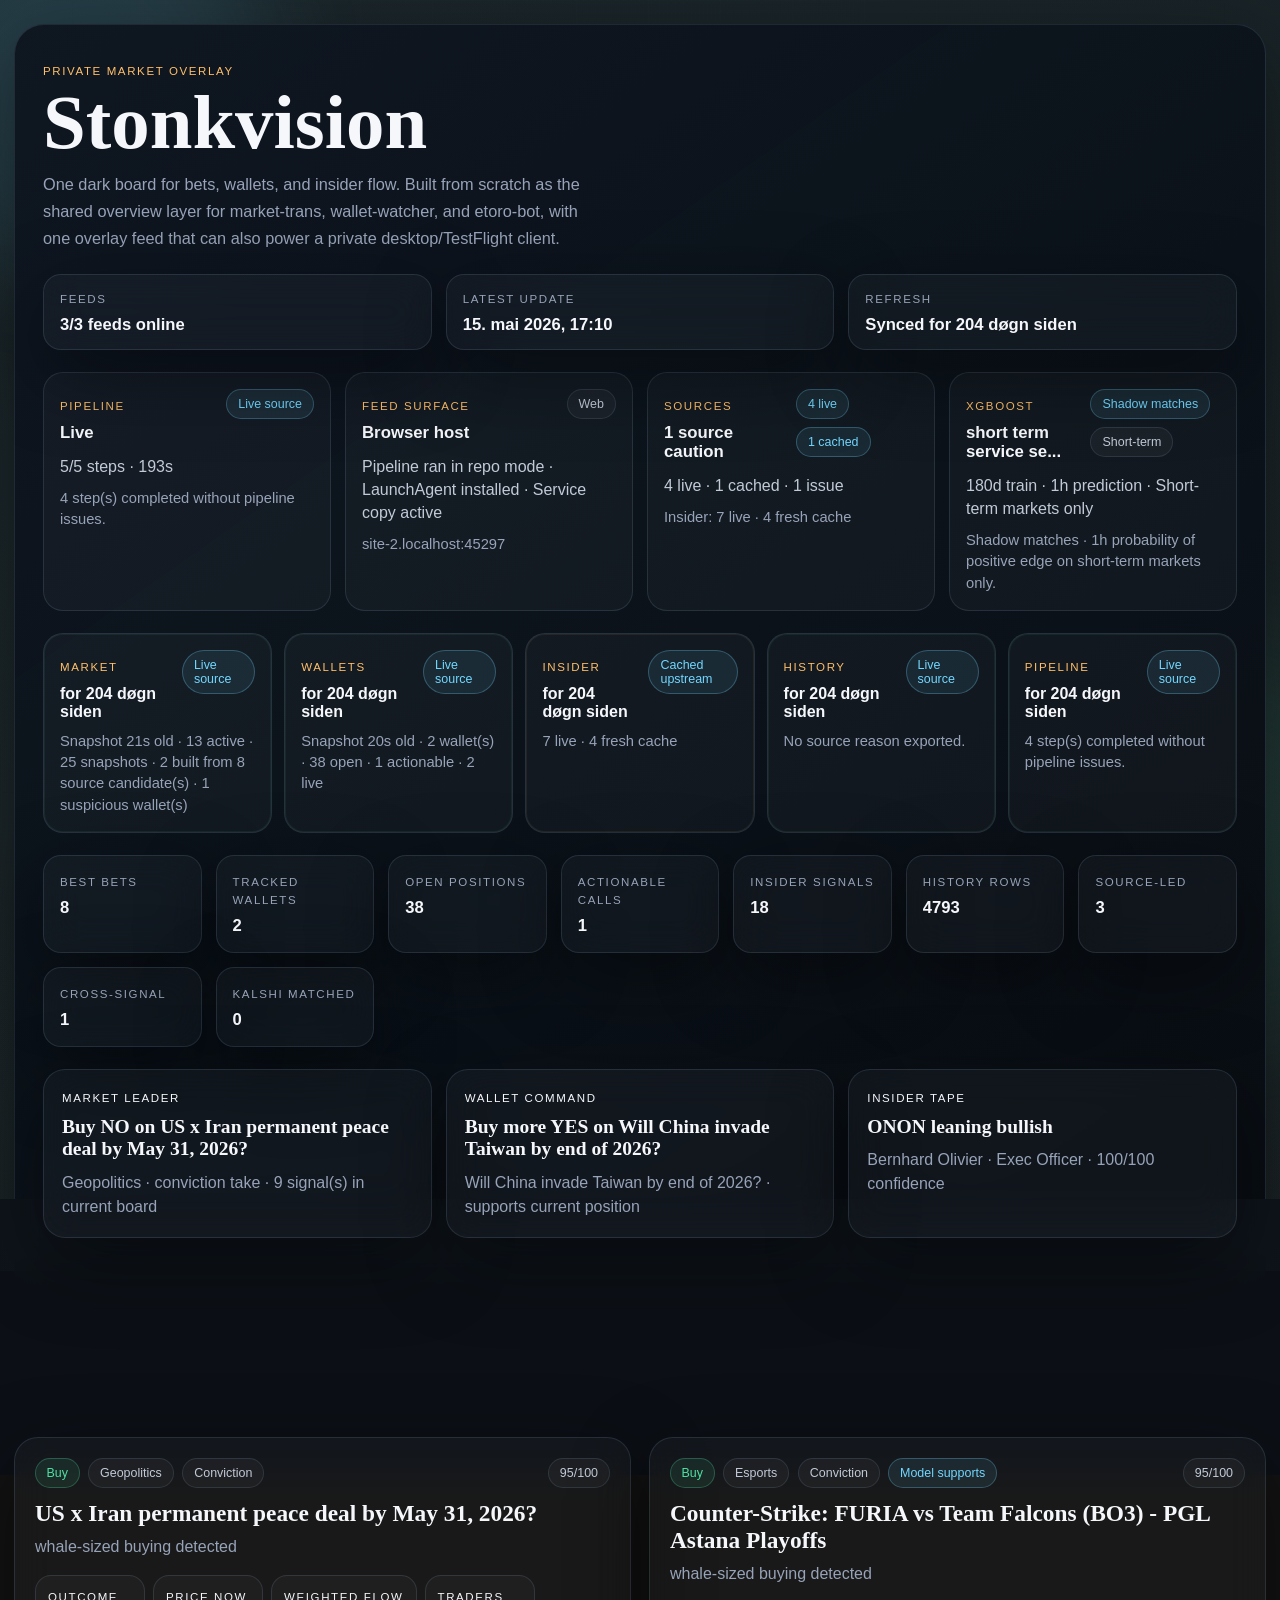
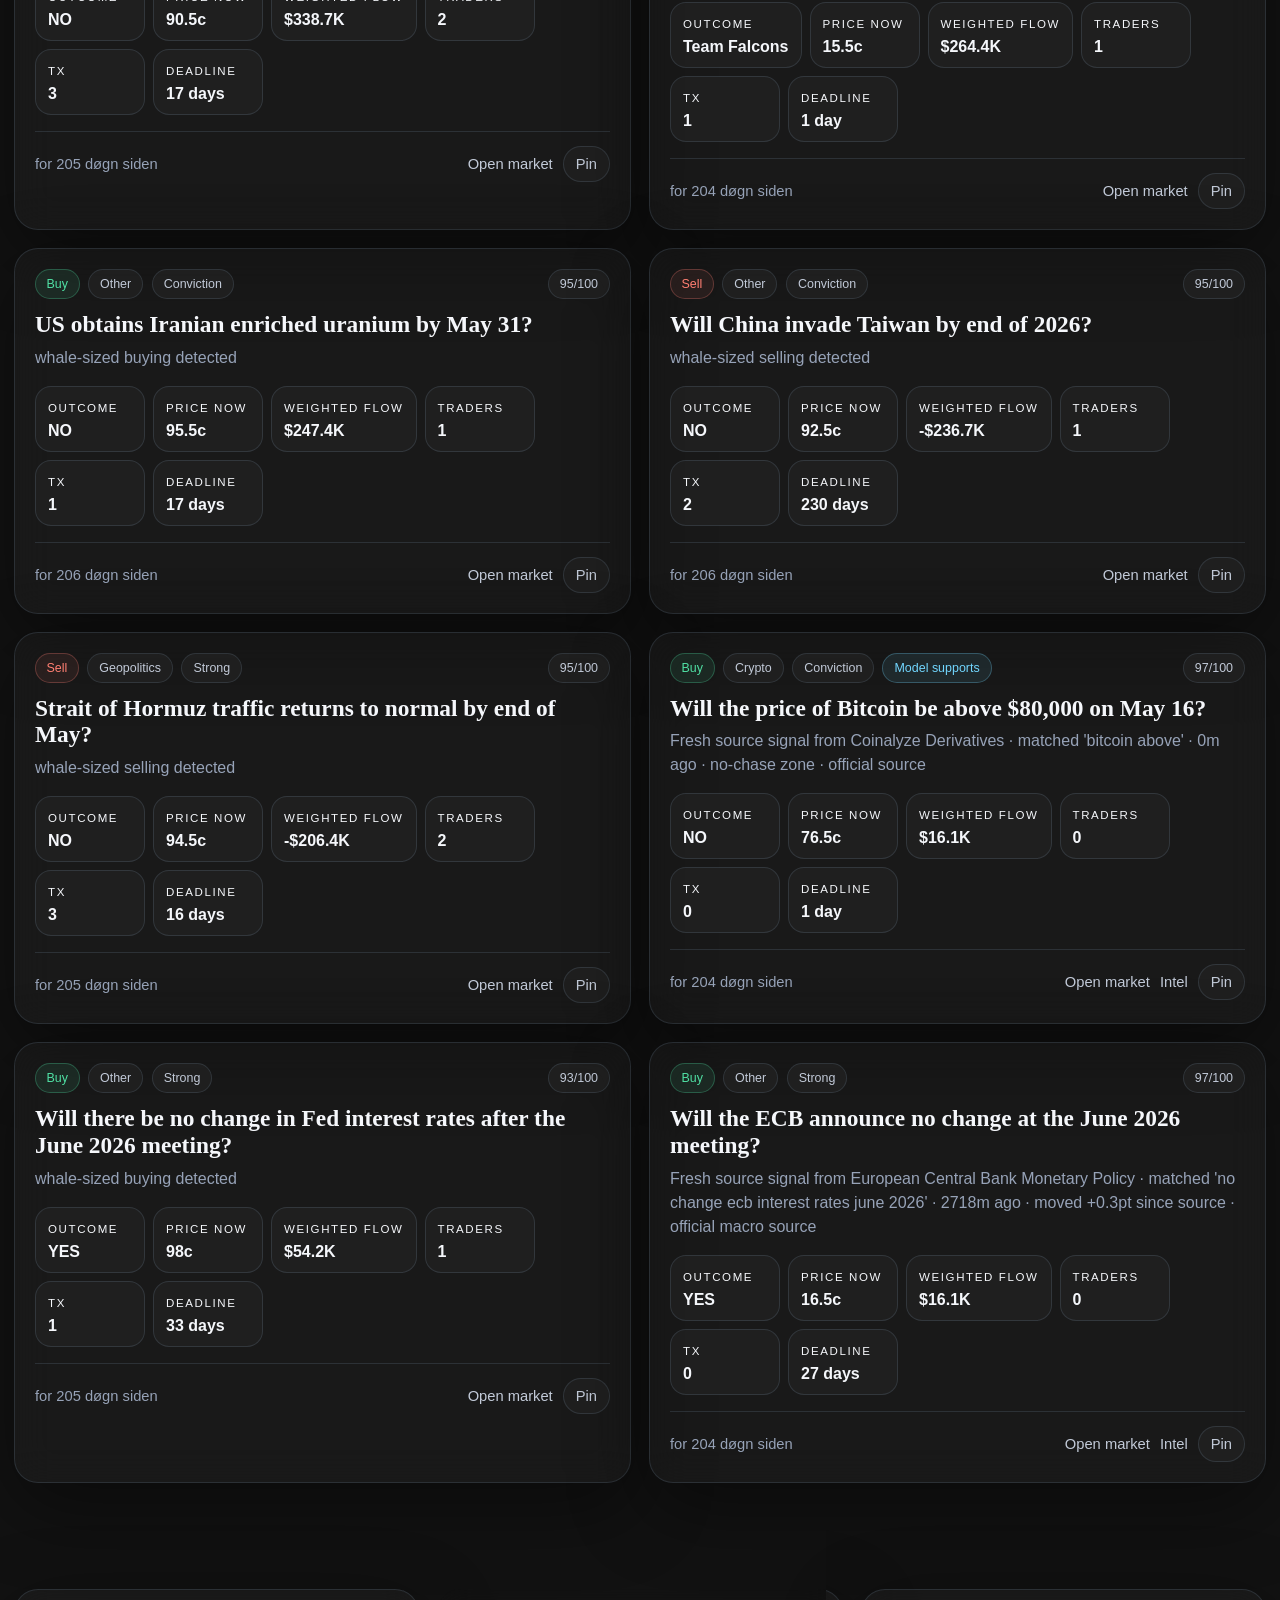
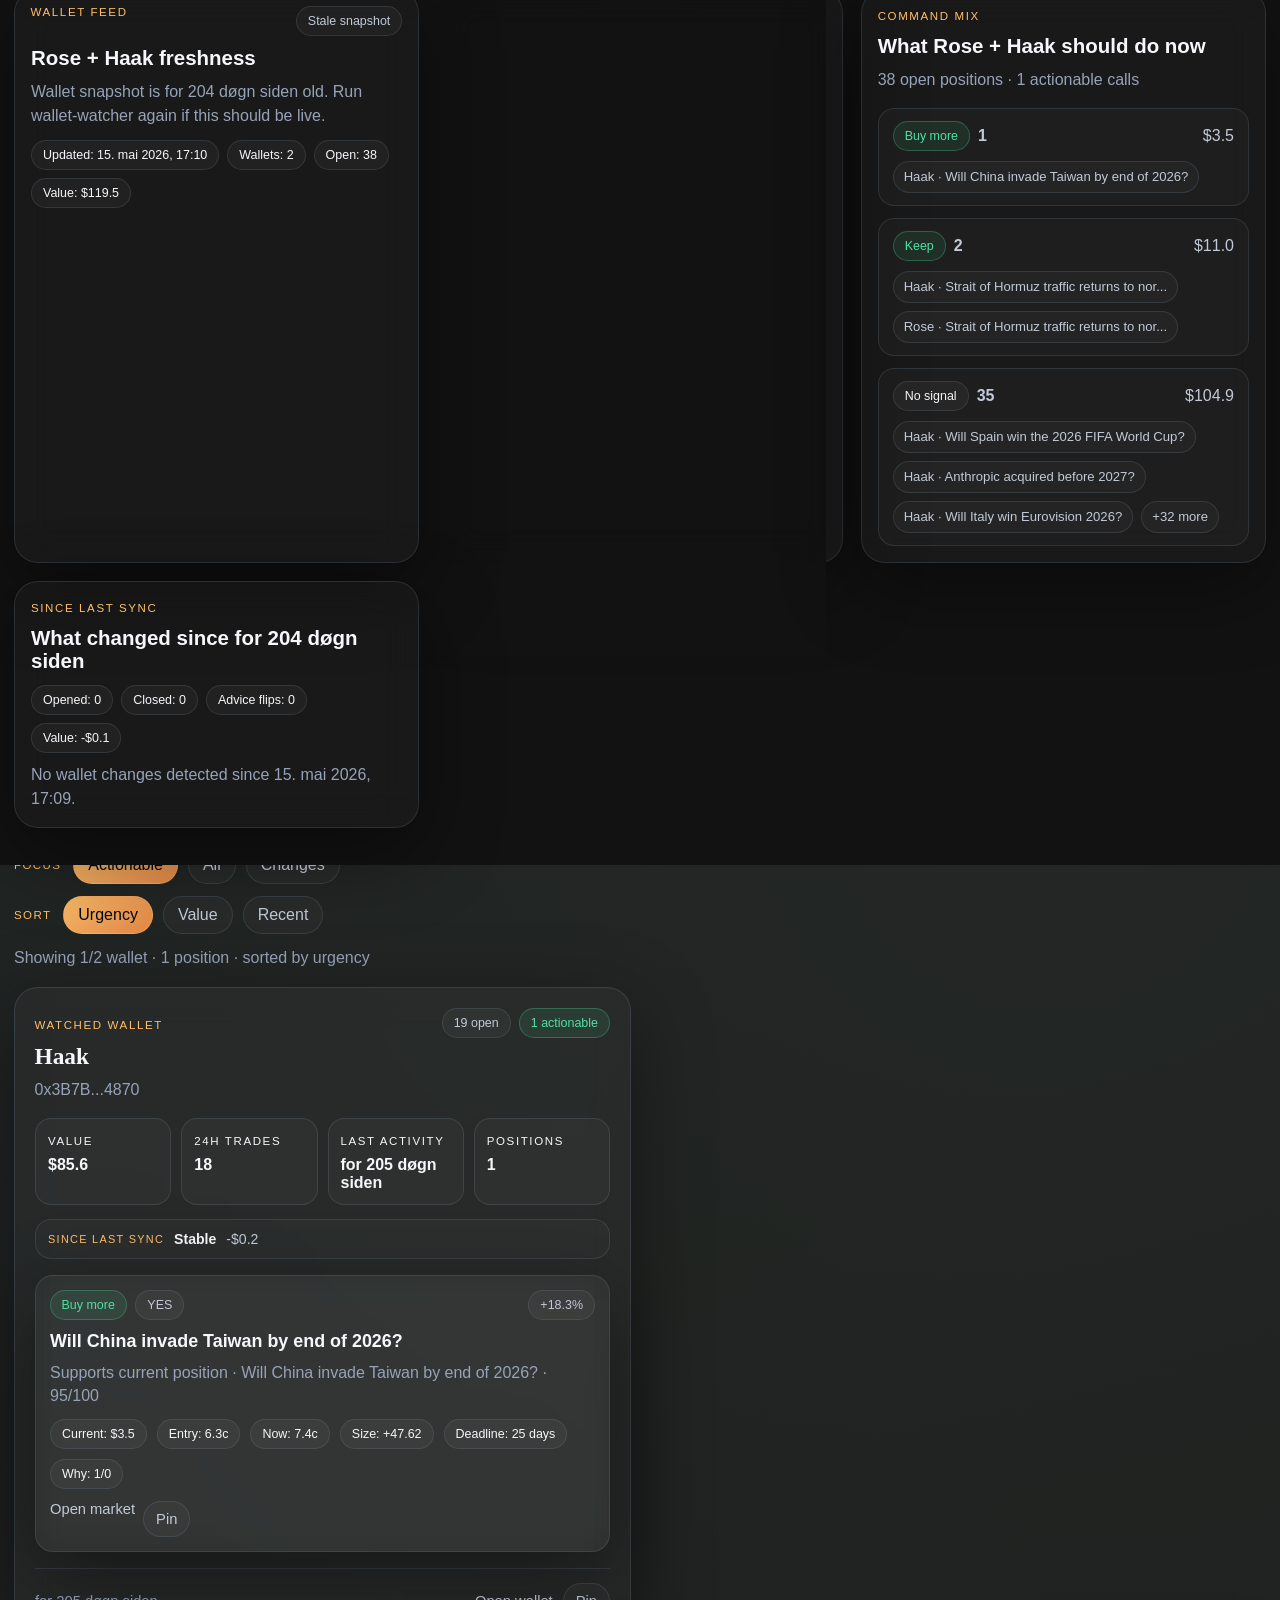
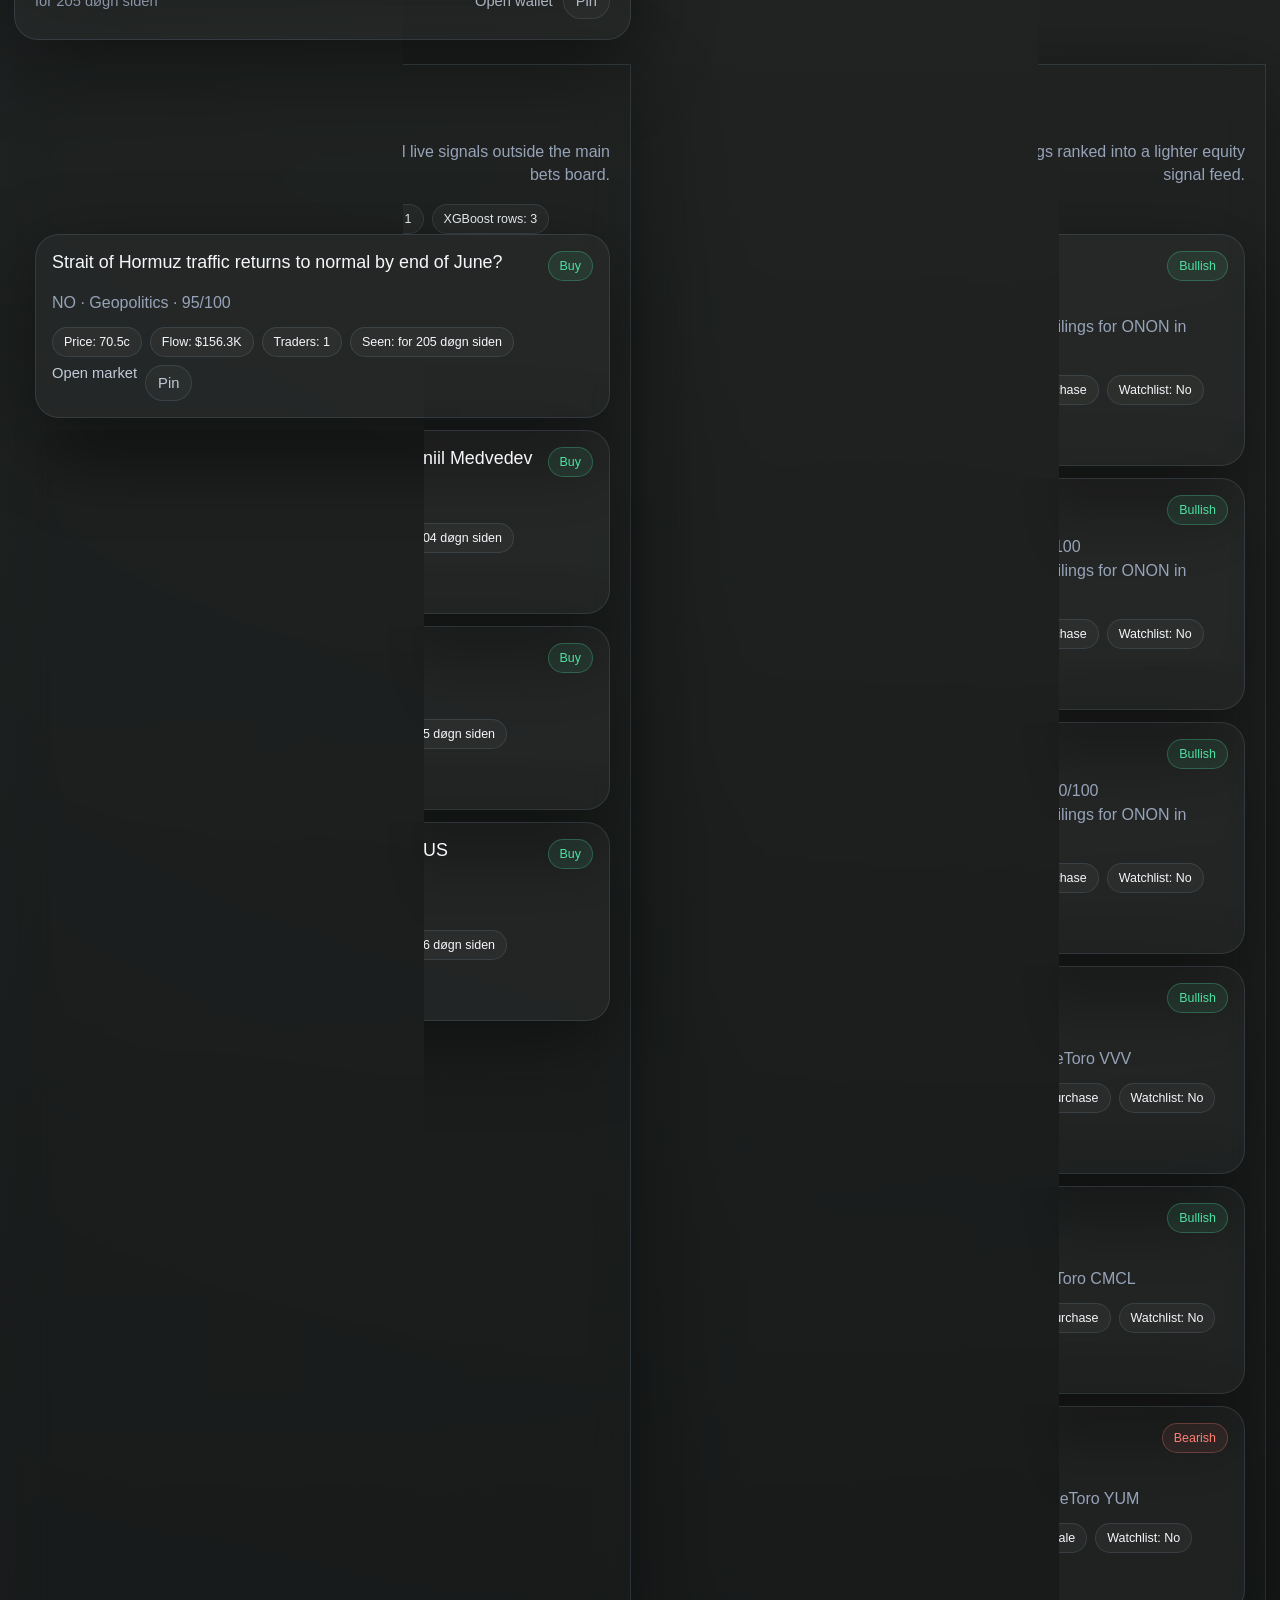
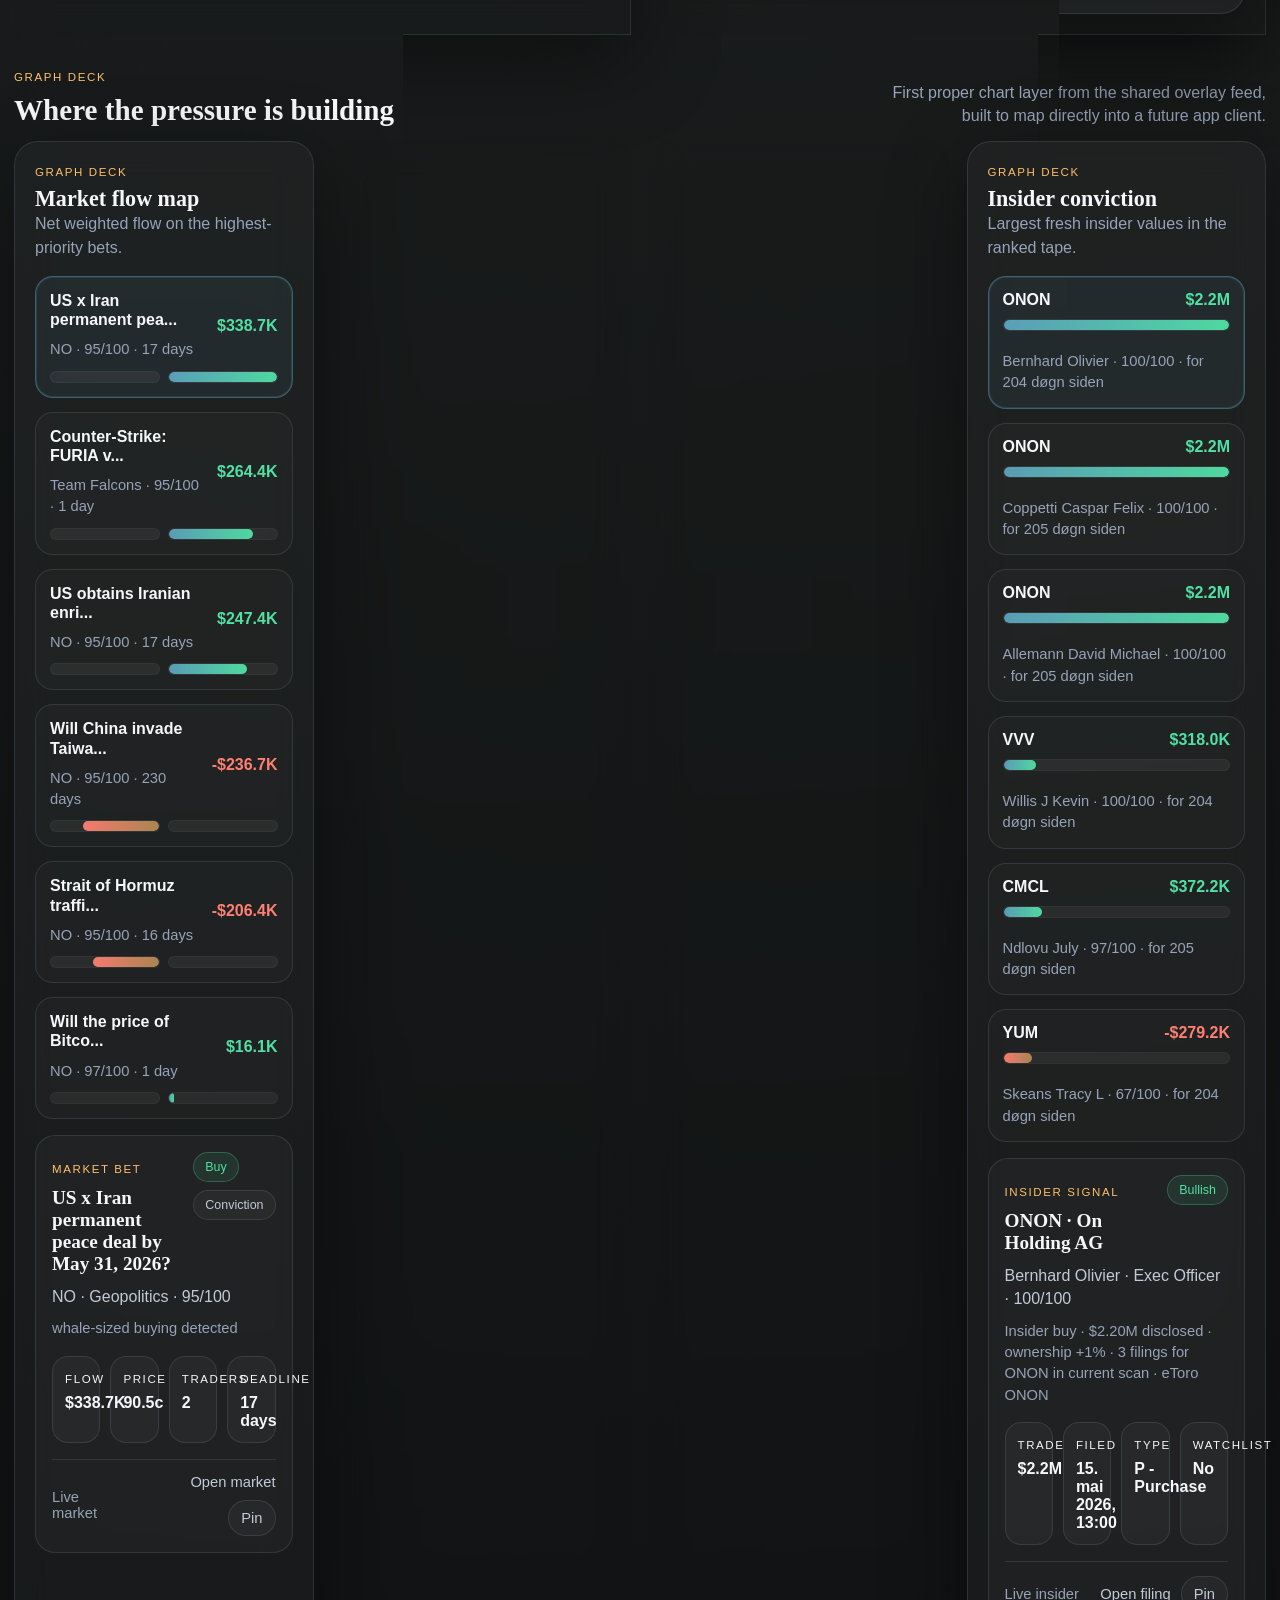
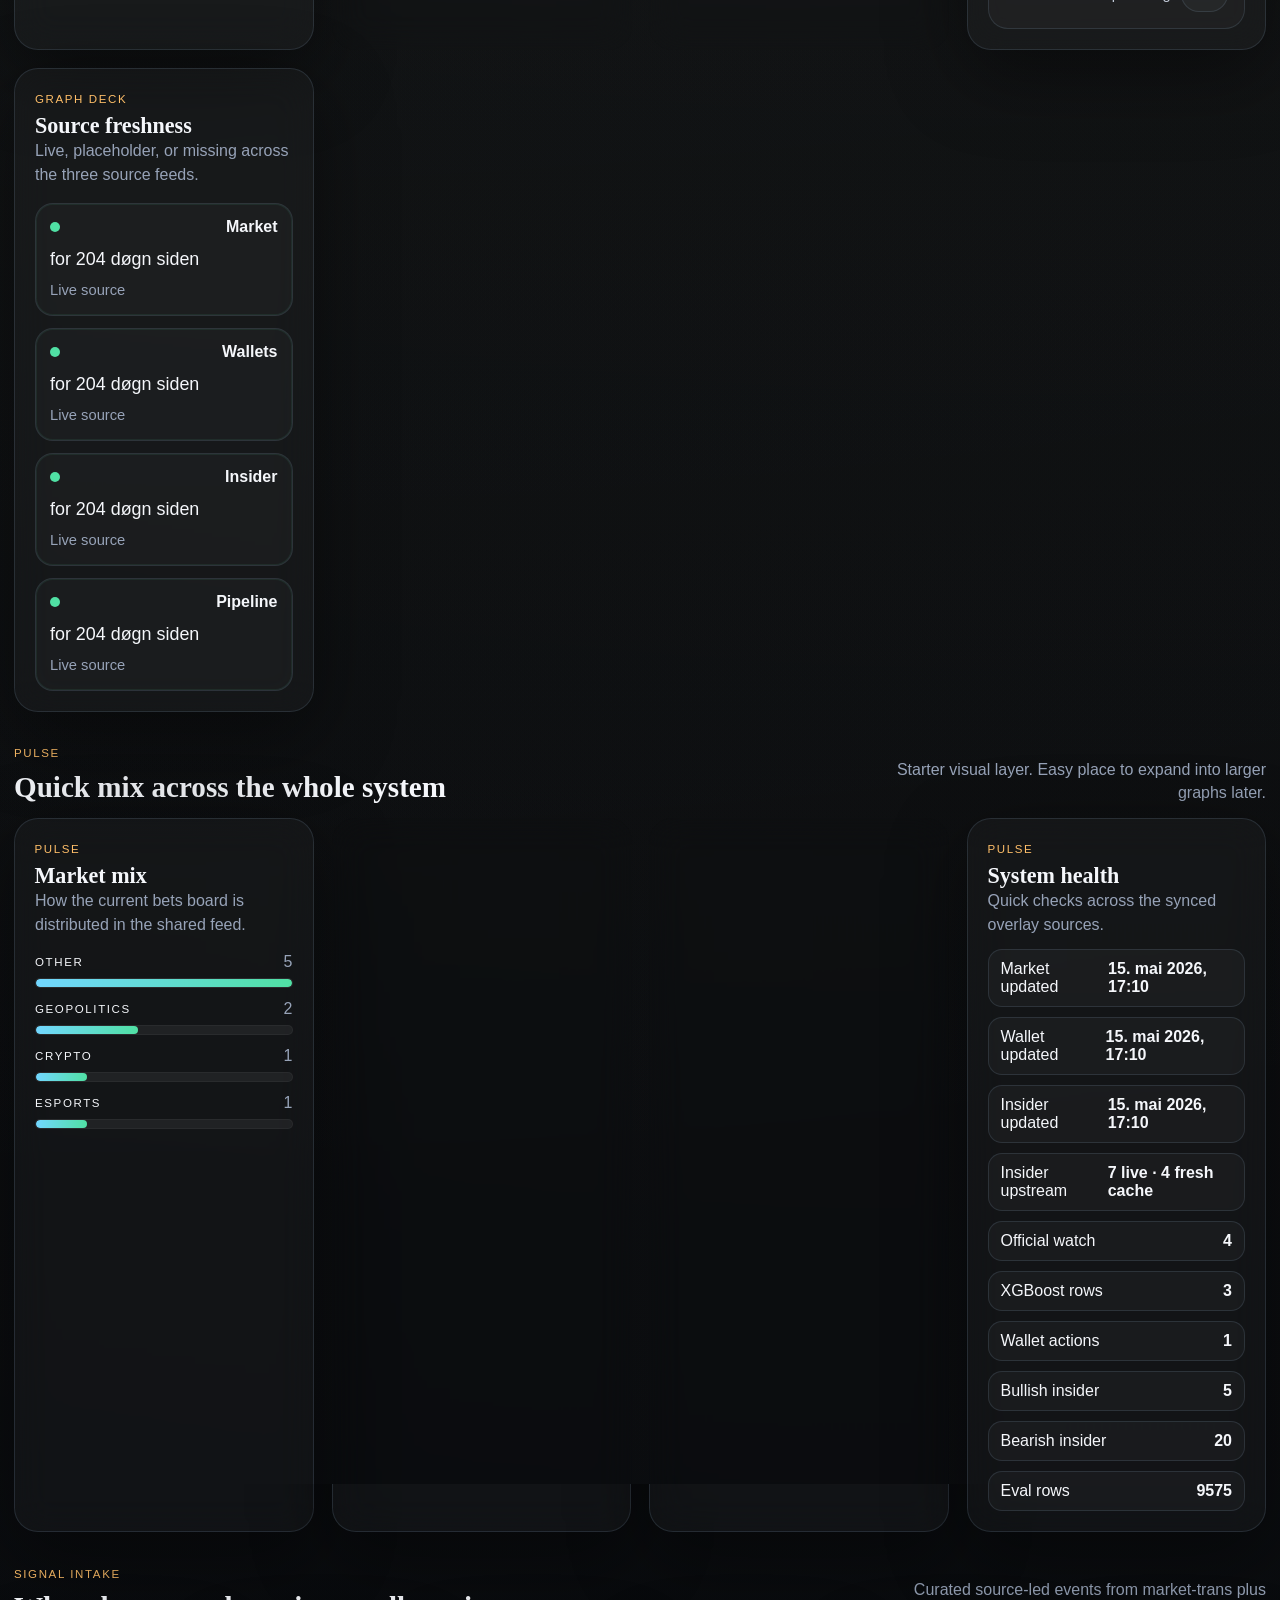
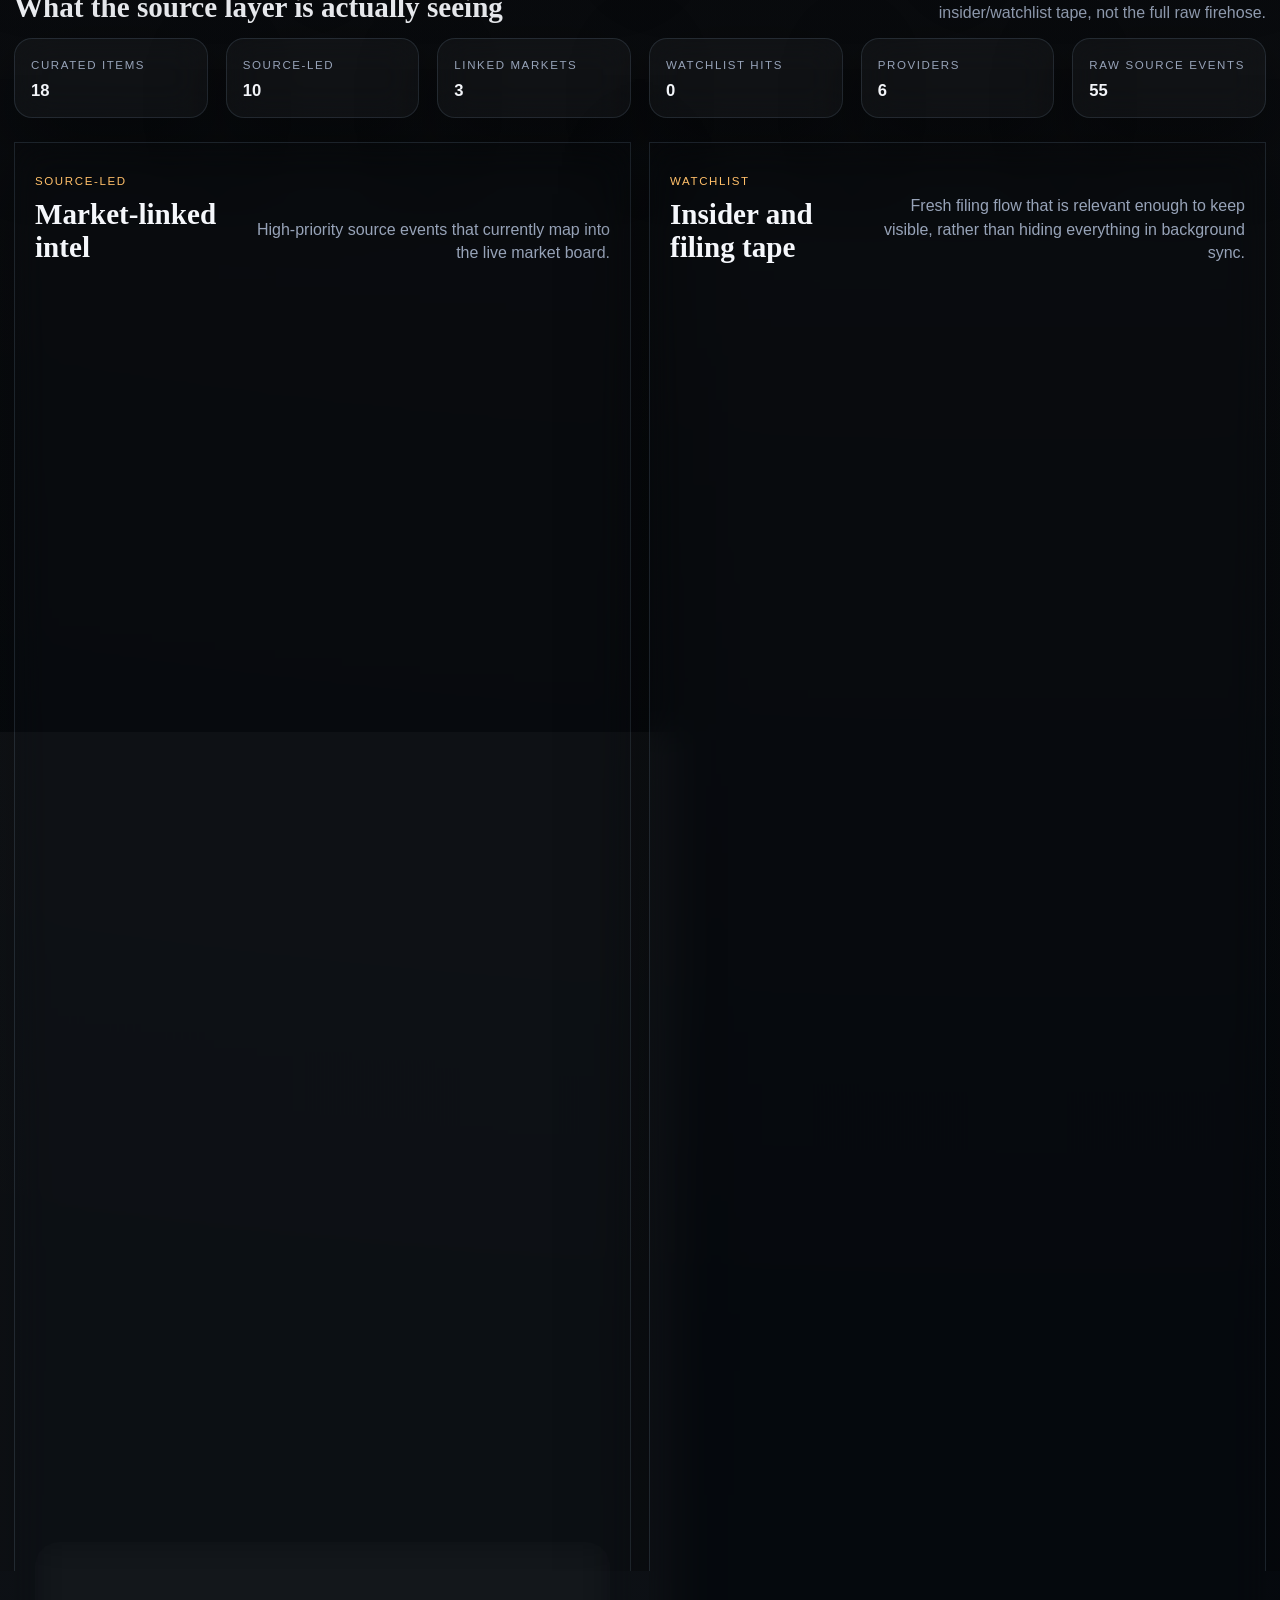
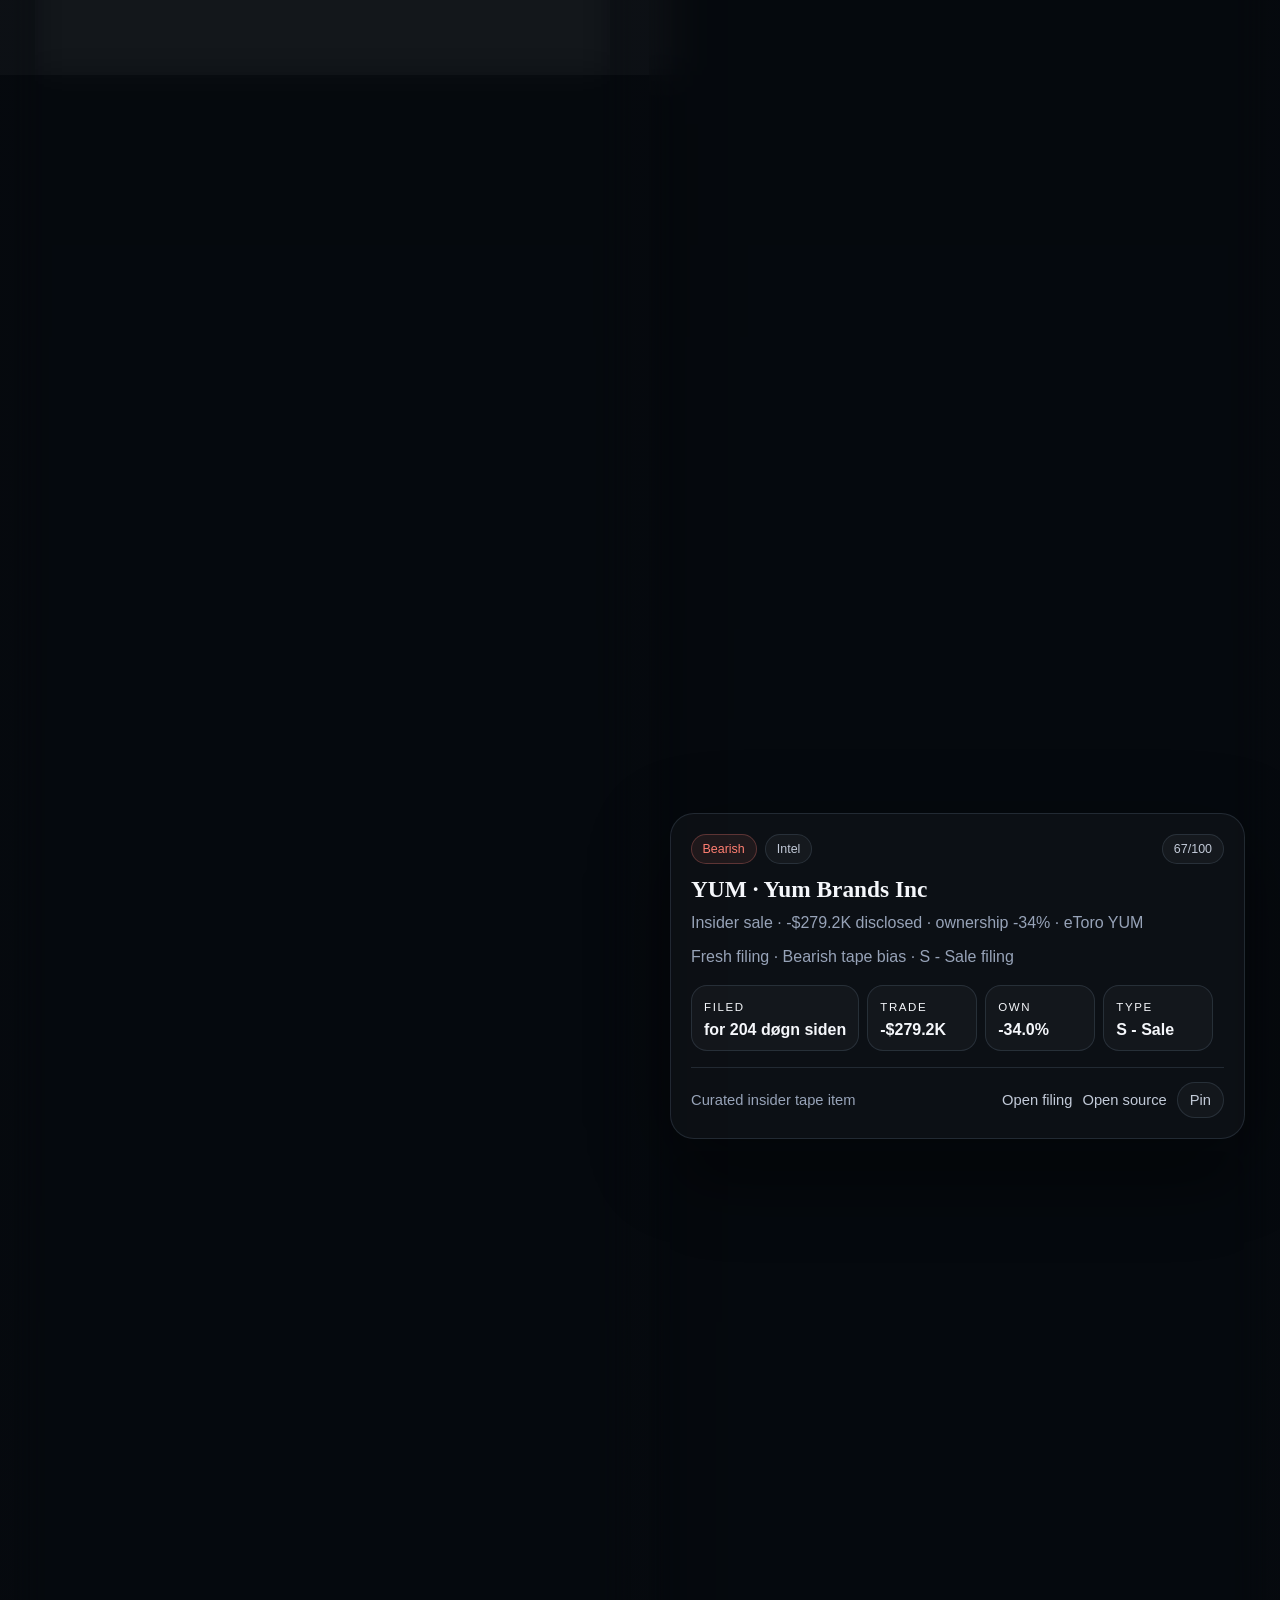
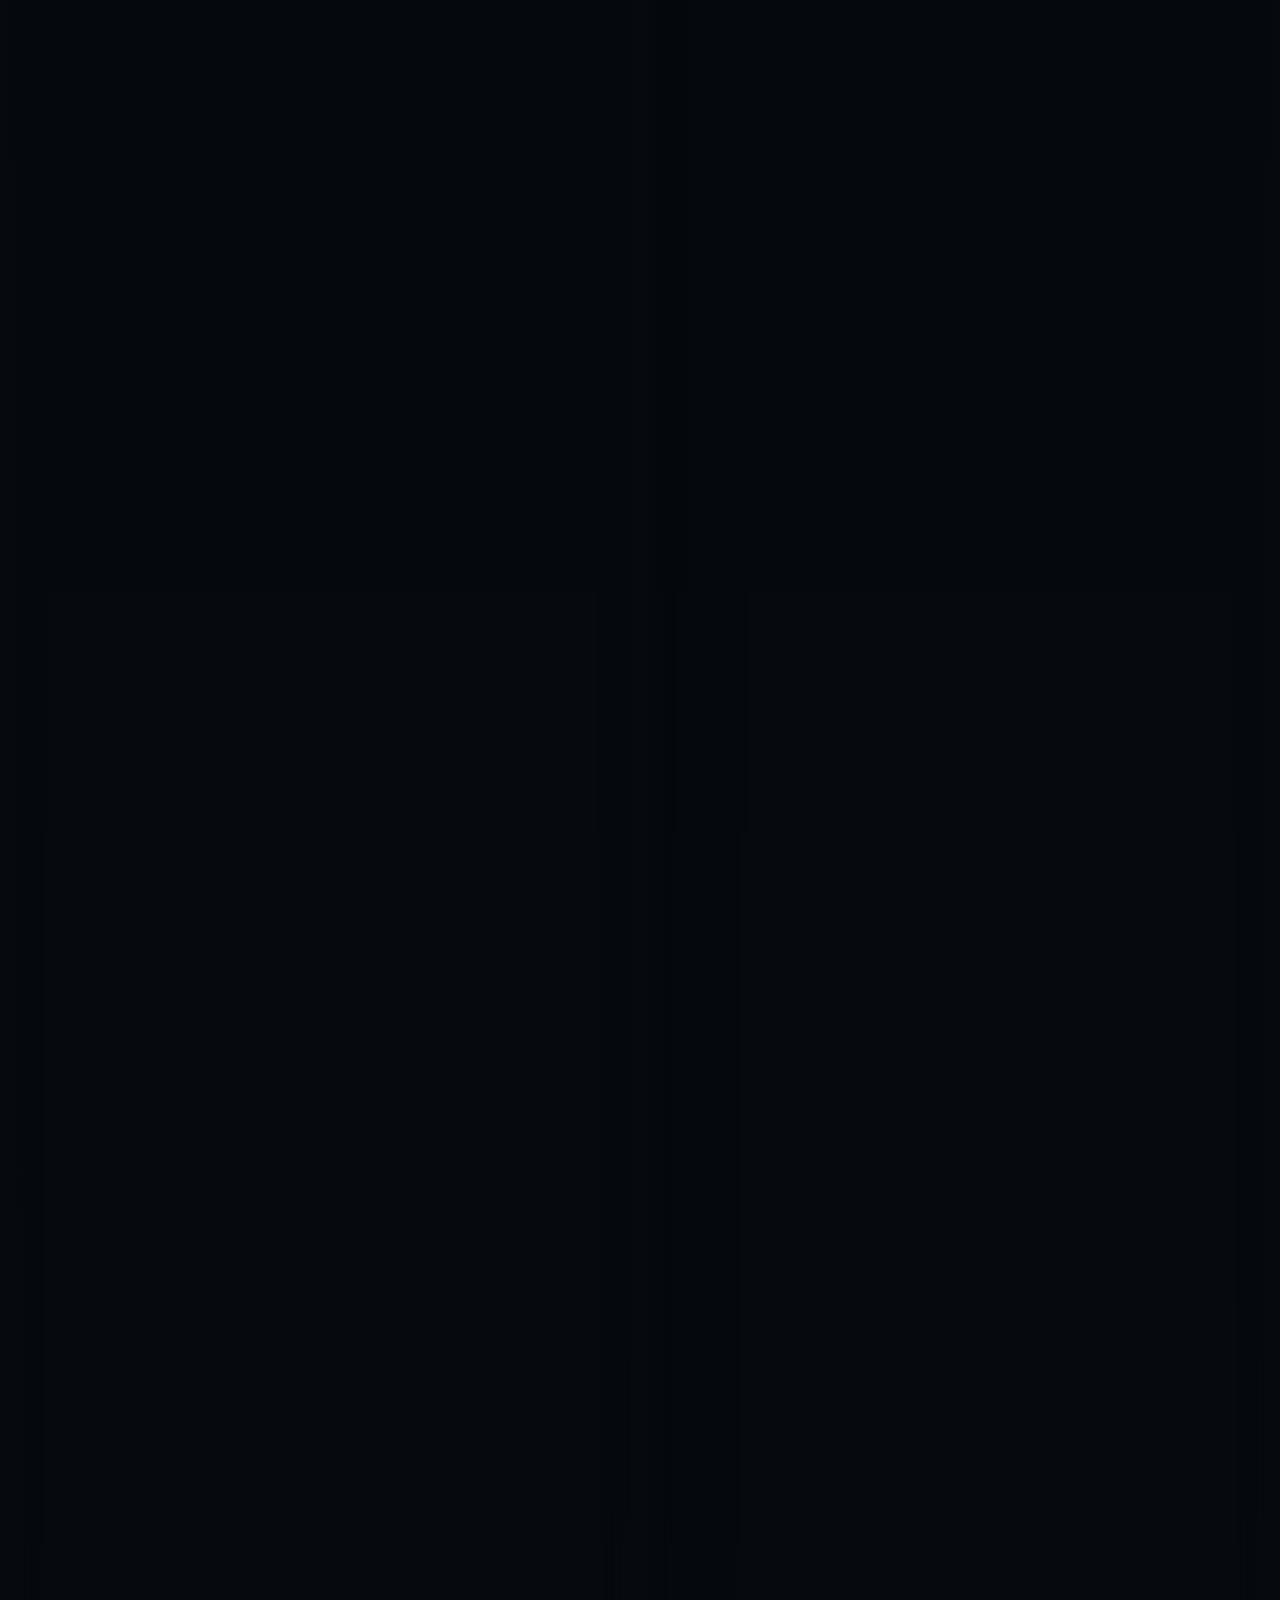
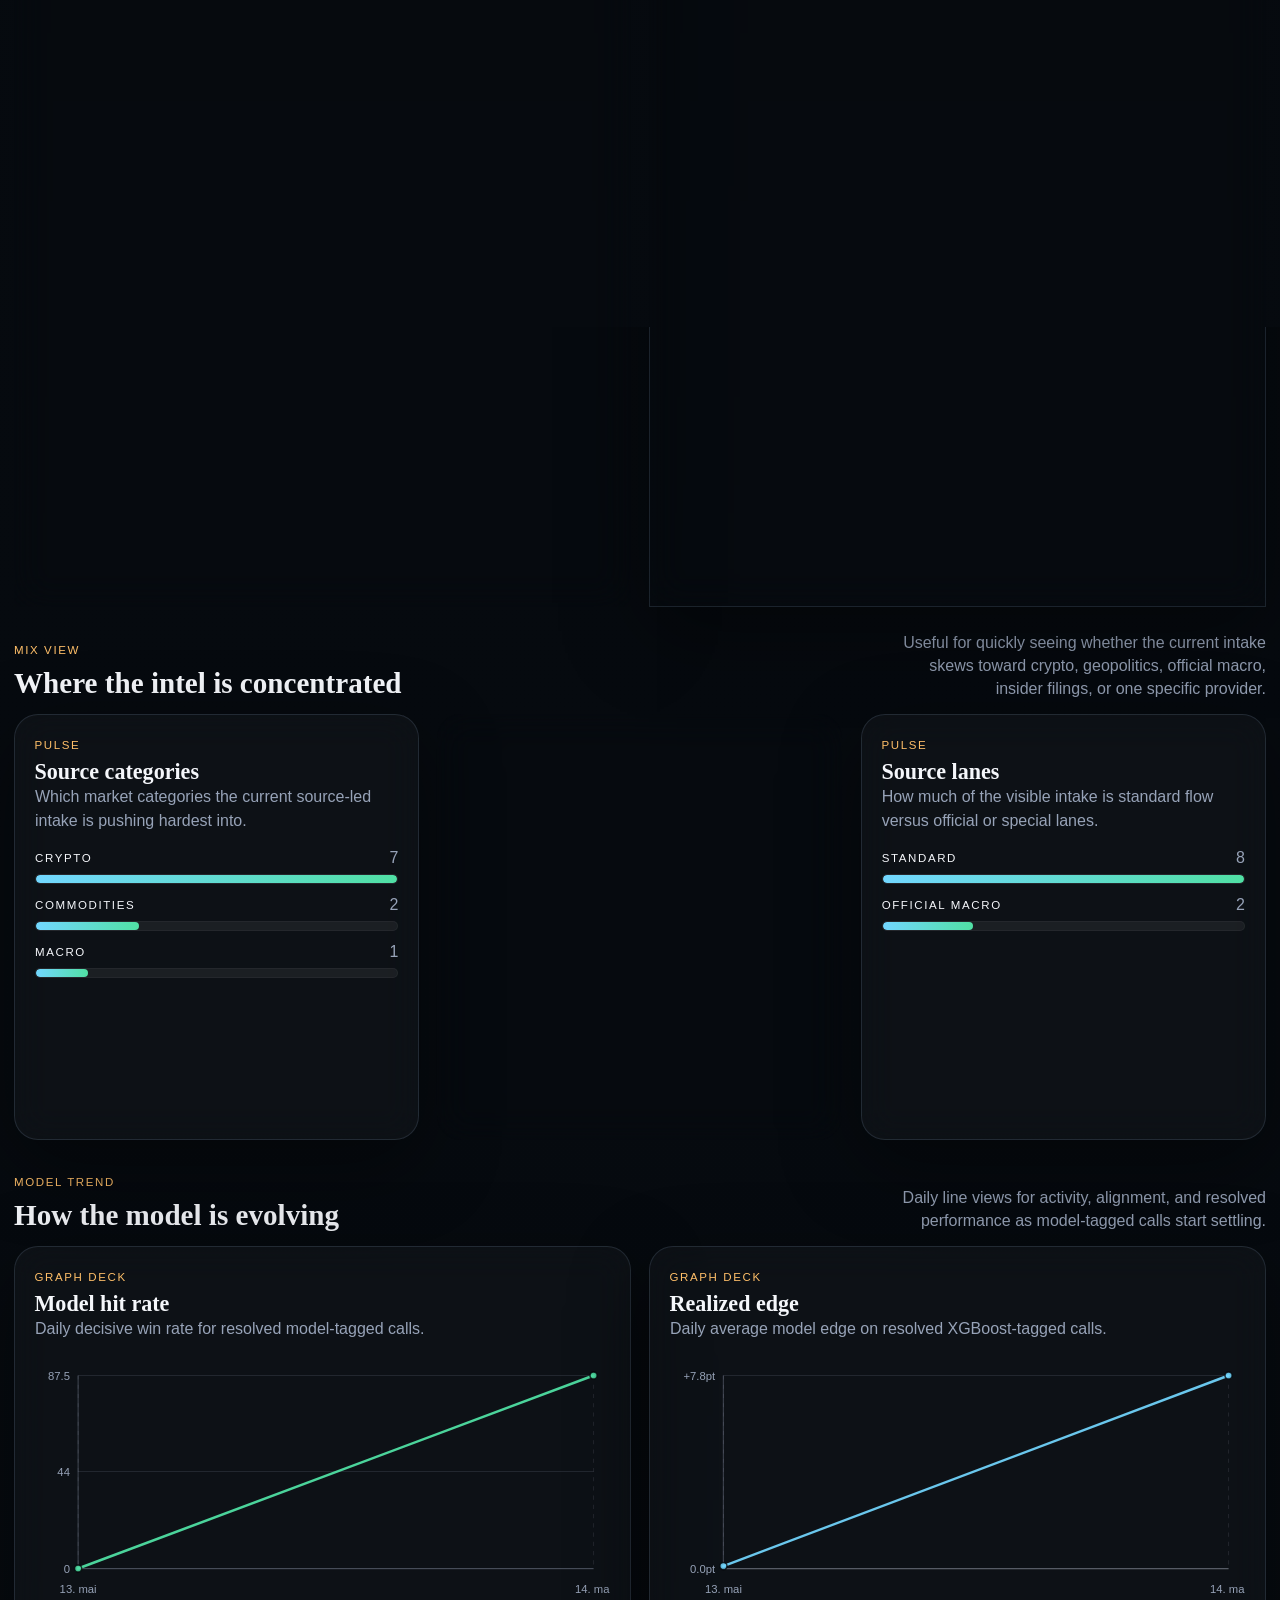
==== commit 7520b0cb: "Refresh Stonkvision data 2026-05-15T17:11:06Z" ====
--- a/stonkvision/index.html
+++ b/stonkvision/index.html
@@ -38,6 +38,23 @@
         </article>
       </div>
 
+      <div class="ops-grid" id="ops-grid">
+        <article class="ops-card">
+          <span class="status-label">Pipeline</span>
+          <strong>Loading</strong>
+          <p>Reading the latest runtime and source diagnostics.</p>
+        </article>
+      </div>
+
+      <div class="source-strip" id="source-strip">
+        <article class="source-strip-card">
+          <div class="freshness-head">
+            <strong>Sources</strong>
+          </div>
+          <p class="graph-meta-line">Waiting for overlay-feed.json</p>
+        </article>
+      </div>
+
       <div class="summary-grid" id="summary-grid">
         <article class="summary-card">
           <span class="summary-label">Loading</span>
@@ -55,6 +72,7 @@
 
       <nav class="view-nav" aria-label="Dashboard views">
         <button class="view-tab is-active" type="button" data-view-target="overview">Overview</button>
+        <button class="view-tab" type="button" data-view-target="intel">Intel</button>
         <button class="view-tab" type="button" data-view-target="xgboost">XGBoost</button>
         <button class="view-tab" type="button" data-view-target="pinned">Pinned</button>
         <button class="view-tab" type="button" data-view-target="history">History</button>
@@ -133,6 +151,54 @@
       </section>
     </div>
 
+    <div class="view-stack" data-view-panel="intel" id="view-intel" hidden>
+      <section class="section">
+        <div class="section-head">
+          <div>
+            <p class="section-kicker">Signal intake</p>
+            <h2>What the source layer is actually seeing</h2>
+          </div>
+          <p class="section-note">Curated source-led events from market-trans plus insider/watchlist tape, not the full raw firehose.</p>
+        </div>
+        <div class="history-summary-grid" id="intel-summary-grid"></div>
+      </section>
+
+      <section class="section split-section">
+        <article class="panel split-panel">
+          <div class="section-head in-panel">
+            <div>
+              <p class="section-kicker">Source-led</p>
+              <h2>Market-linked intel</h2>
+            </div>
+            <p class="section-note">High-priority source events that currently map into the live market board.</p>
+          </div>
+          <div id="intel-market-feed"></div>
+        </article>
+
+        <article class="panel split-panel">
+          <div class="section-head in-panel">
+            <div>
+              <p class="section-kicker">Watchlist</p>
+              <h2>Insider and filing tape</h2>
+            </div>
+            <p class="section-note">Fresh filing flow that is relevant enough to keep visible, rather than hiding everything in background sync.</p>
+          </div>
+          <div id="intel-insider-feed"></div>
+        </article>
+      </section>
+
+      <section class="section">
+        <div class="section-head">
+          <div>
+            <p class="section-kicker">Mix view</p>
+            <h2>Where the intel is concentrated</h2>
+          </div>
+          <p class="section-note">Useful for quickly seeing whether the current intake skews toward crypto, geopolitics, official macro, insider filings, or one specific provider.</p>
+        </div>
+        <div class="graph-grid" id="intel-mix-grid"></div>
+      </section>
+    </div>
+
     <div class="view-stack" data-view-panel="xgboost" id="view-xgboost" hidden>
       <section class="section">
         <div class="section-head">
@@ -218,6 +284,19 @@
     </div>
 
     <div class="view-stack" data-view-panel="history" id="view-history" hidden>
+      <section class="section">
+        <div class="section-head">
+          <div>
+            <p class="section-kicker">Wallet history</p>
+            <h2>How the money is moving over time</h2>
+          </div>
+          <p class="section-note">Track total capital, wallet splits, market buckets, and category exposure from the archived wallet snapshots.</p>
+        </div>
+        <div class="wallet-toolbar" id="wallet-history-toolbar"></div>
+        <div class="history-summary-grid" id="wallet-history-summary-grid"></div>
+        <div class="history-graph-grid" id="wallet-history-graph-grid"></div>
+      </section>
+
       <section class="section">
         <div class="section-head">
           <div>
--- a/stonkvision/styles.css
+++ b/stonkvision/styles.css
@@ -166,6 +166,61 @@
   gap: 14px;
 }
 
+.ops-grid {
+  display: grid;
+  grid-template-columns: repeat(auto-fit, minmax(220px, 1fr));
+  gap: 14px;
+}
+
+.ops-card,
+.source-strip-card {
+  padding: 16px;
+  border-radius: 20px;
+  border: 1px solid var(--line);
+  background: rgba(255, 255, 255, 0.03);
+}
+
+.ops-title,
+.source-strip-title {
+  display: block;
+  margin-top: 6px;
+  font-size: 1.05rem;
+  line-height: 1.12;
+}
+
+.ops-body {
+  margin: 12px 0 0;
+  color: var(--muted-strong);
+  line-height: 1.45;
+}
+
+.source-strip {
+  display: grid;
+  grid-template-columns: repeat(auto-fit, minmax(210px, 1fr));
+  gap: 12px;
+}
+
+.source-strip-title {
+  font-size: 1rem;
+}
+
+.source-strip-card.live,
+.source-strip-card.supports {
+  box-shadow: inset 0 0 0 1px rgba(80, 224, 164, 0.08);
+}
+
+.source-strip-card.partial,
+.source-strip-card.cached,
+.source-strip-card.degraded,
+.source-strip-card.placeholder {
+  box-shadow: inset 0 0 0 1px rgba(255, 191, 105, 0.08);
+}
+
+.source-strip-card.failed,
+.source-strip-card.missing {
+  box-shadow: inset 0 0 0 1px rgba(255, 127, 114, 0.08);
+}
+
 .status-card,
 .summary-card,
 .headline-card,
@@ -525,12 +580,77 @@
   color: var(--ink);
 }
 
+.intel-link {
+  border: 0;
+  background: none;
+  padding: 0;
+  cursor: pointer;
+}
+
 .card-action-row {
   display: flex;
   align-items: center;
   justify-content: flex-end;
   gap: 10px;
   flex-wrap: wrap;
+}
+
+.intel-feed-list {
+  gap: 16px;
+}
+
+.intel-card .signal-copy p + p {
+  margin-top: 10px;
+}
+
+.intel-card.is-targeted {
+  border-color: rgba(114, 215, 255, 0.5);
+  background: rgba(114, 215, 255, 0.08);
+  box-shadow:
+    0 0 0 1px rgba(114, 215, 255, 0.24),
+    var(--shadow);
+}
+
+.intel-card .footer-note {
+  max-width: 30ch;
+}
+
+.intel-market-links {
+  display: grid;
+  gap: 10px;
+  margin-top: 16px;
+}
+
+.intel-market-link {
+  display: grid;
+  gap: 4px;
+  padding: 12px 14px;
+  border-radius: 18px;
+  border: 1px solid rgba(114, 215, 255, 0.16);
+  background: rgba(114, 215, 255, 0.05);
+  color: inherit;
+  text-decoration: none;
+  transition:
+    transform 160ms ease,
+    border-color 160ms ease,
+    background 160ms ease;
+}
+
+.intel-market-link:hover {
+  transform: translateY(-1px);
+  border-color: rgba(114, 215, 255, 0.3);
+  background: rgba(114, 215, 255, 0.08);
+}
+
+.intel-market-link strong {
+  font-size: 0.98rem;
+  line-height: 1.3;
+}
+
+.intel-market-link span {
+  color: var(--muted);
+  font-size: 0.9rem;
+  line-height: 1.4;
 }
 
 .pin-action,
@@ -1095,6 +1215,10 @@
   stroke: rgba(255, 127, 114, 0.94);
 }
 
+.plot-line.series-custom {
+  stroke: var(--plot-series-color, rgba(114, 215, 255, 0.96));
+}
+
 .plot-point.activity,
 .plot-dot.activity {
   fill: rgba(114, 215, 255, 0.95);
@@ -1123,6 +1247,12 @@
 .plot-dot.disagreement {
   fill: rgba(255, 127, 114, 0.96);
   background: rgba(255, 127, 114, 0.96);
+}
+
+.plot-point.series-custom,
+.plot-dot.series-custom {
+  fill: var(--plot-series-color, rgba(114, 215, 255, 0.96));
+  background: var(--plot-series-color, rgba(114, 215, 255, 0.96));
 }
 
 .plot-legend {
@@ -1196,6 +1326,16 @@
   box-shadow: inset 0 0 0 1px rgba(255, 191, 105, 0.08);
 }
 
+.freshness-card.partial,
+.freshness-card.cached,
+.freshness-card.degraded {
+  box-shadow: inset 0 0 0 1px rgba(255, 191, 105, 0.08);
+}
+
+.freshness-card.failed {
+  box-shadow: inset 0 0 0 1px rgba(255, 127, 114, 0.08);
+}
+
 .freshness-card.missing {
   box-shadow: inset 0 0 0 1px rgba(255, 127, 114, 0.08);
 }
@@ -1410,6 +1550,14 @@
   background: linear-gradient(90deg, var(--cyan), var(--buy));
 }
 
+.bar-fill.positive {
+  background: linear-gradient(90deg, var(--cyan), var(--buy));
+}
+
+.bar-fill.negative {
+  background: linear-gradient(90deg, rgba(255, 191, 105, 0.88), rgba(255, 127, 114, 0.96));
+}
+
 .health-list {
   flex-direction: column;
   gap: 10px;
@@ -1434,6 +1582,47 @@
 
 .empty-card p {
   margin: 0;
+}
+
+.wallet-history-rank-list {
+  display: grid;
+  gap: 12px;
+  margin-top: 16px;
+}
+
+.wallet-history-rank-row {
+  display: grid;
+  gap: 8px;
+  padding: 12px 14px;
+  border-radius: 18px;
+  border: 1px solid var(--line);
+  background: rgba(255, 255, 255, 0.025);
+}
+
+.wallet-history-rank-head {
+  display: flex;
+  align-items: center;
+  justify-content: space-between;
+  gap: 12px;
+}
+
+.wallet-history-rank-value {
+  font-weight: 600;
+  white-space: nowrap;
+}
+
+.wallet-history-rank-row.is-positive .wallet-history-rank-value {
+  color: var(--buy);
+}
+
+.wallet-history-rank-row.is-negative .wallet-history-rank-value {
+  color: var(--sell);
+}
+
+.wallet-history-rank-meta {
+  margin: 0;
+  color: var(--muted);
+  line-height: 1.45;
 }
 
 .accent-buy {
@@ -1464,6 +1653,8 @@
 }
 
 @media (max-width: 1120px) {
+  .ops-grid,
+  .source-strip,
   .headline-grid,
   .graph-grid,
   .history-graph-grid,
@@ -1488,6 +1679,7 @@
   }
 
   .hero-rail,
+  .ops-grid,
   .wallet-summary {
     grid-template-columns: repeat(2, minmax(0, 1fr));
   }
@@ -1517,6 +1709,7 @@
   }
 
   .hero-rail,
+  .ops-grid,
   .summary-grid,
   .history-summary-grid,
   .wallet-summary {
